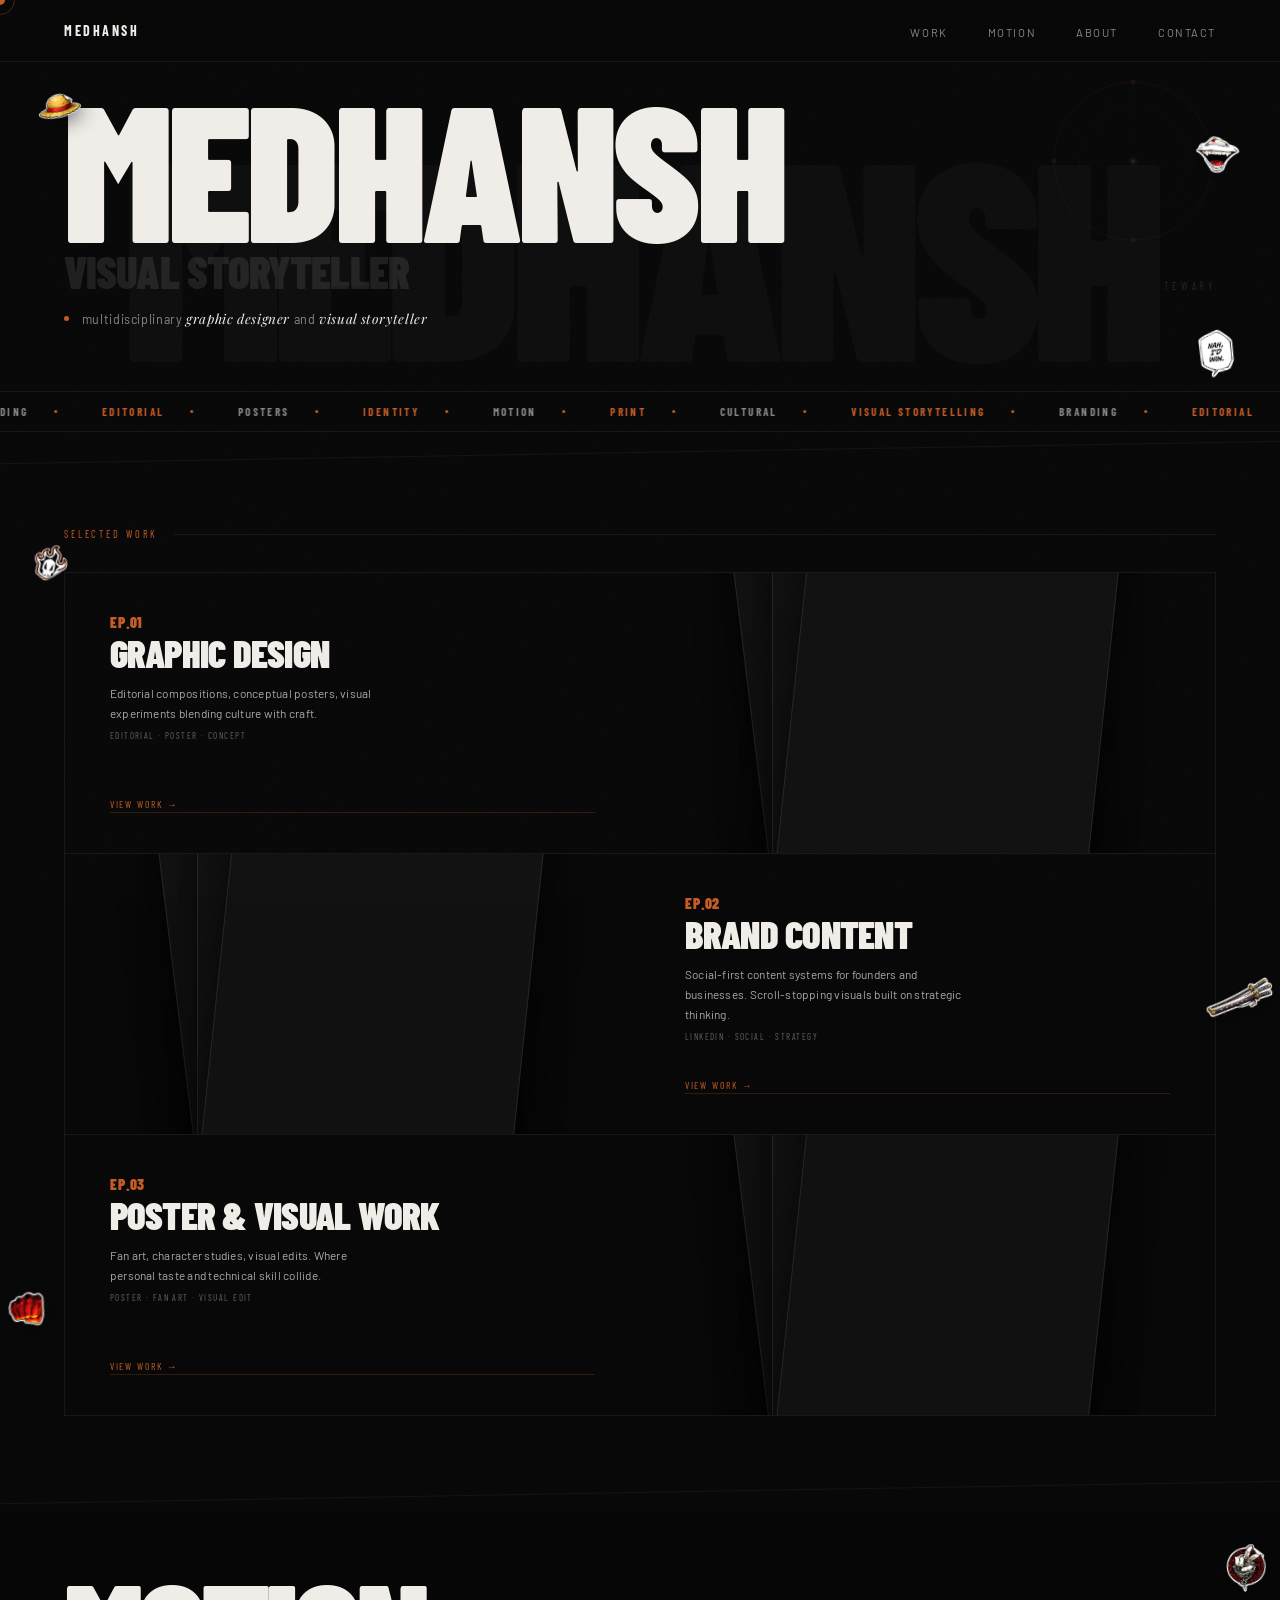
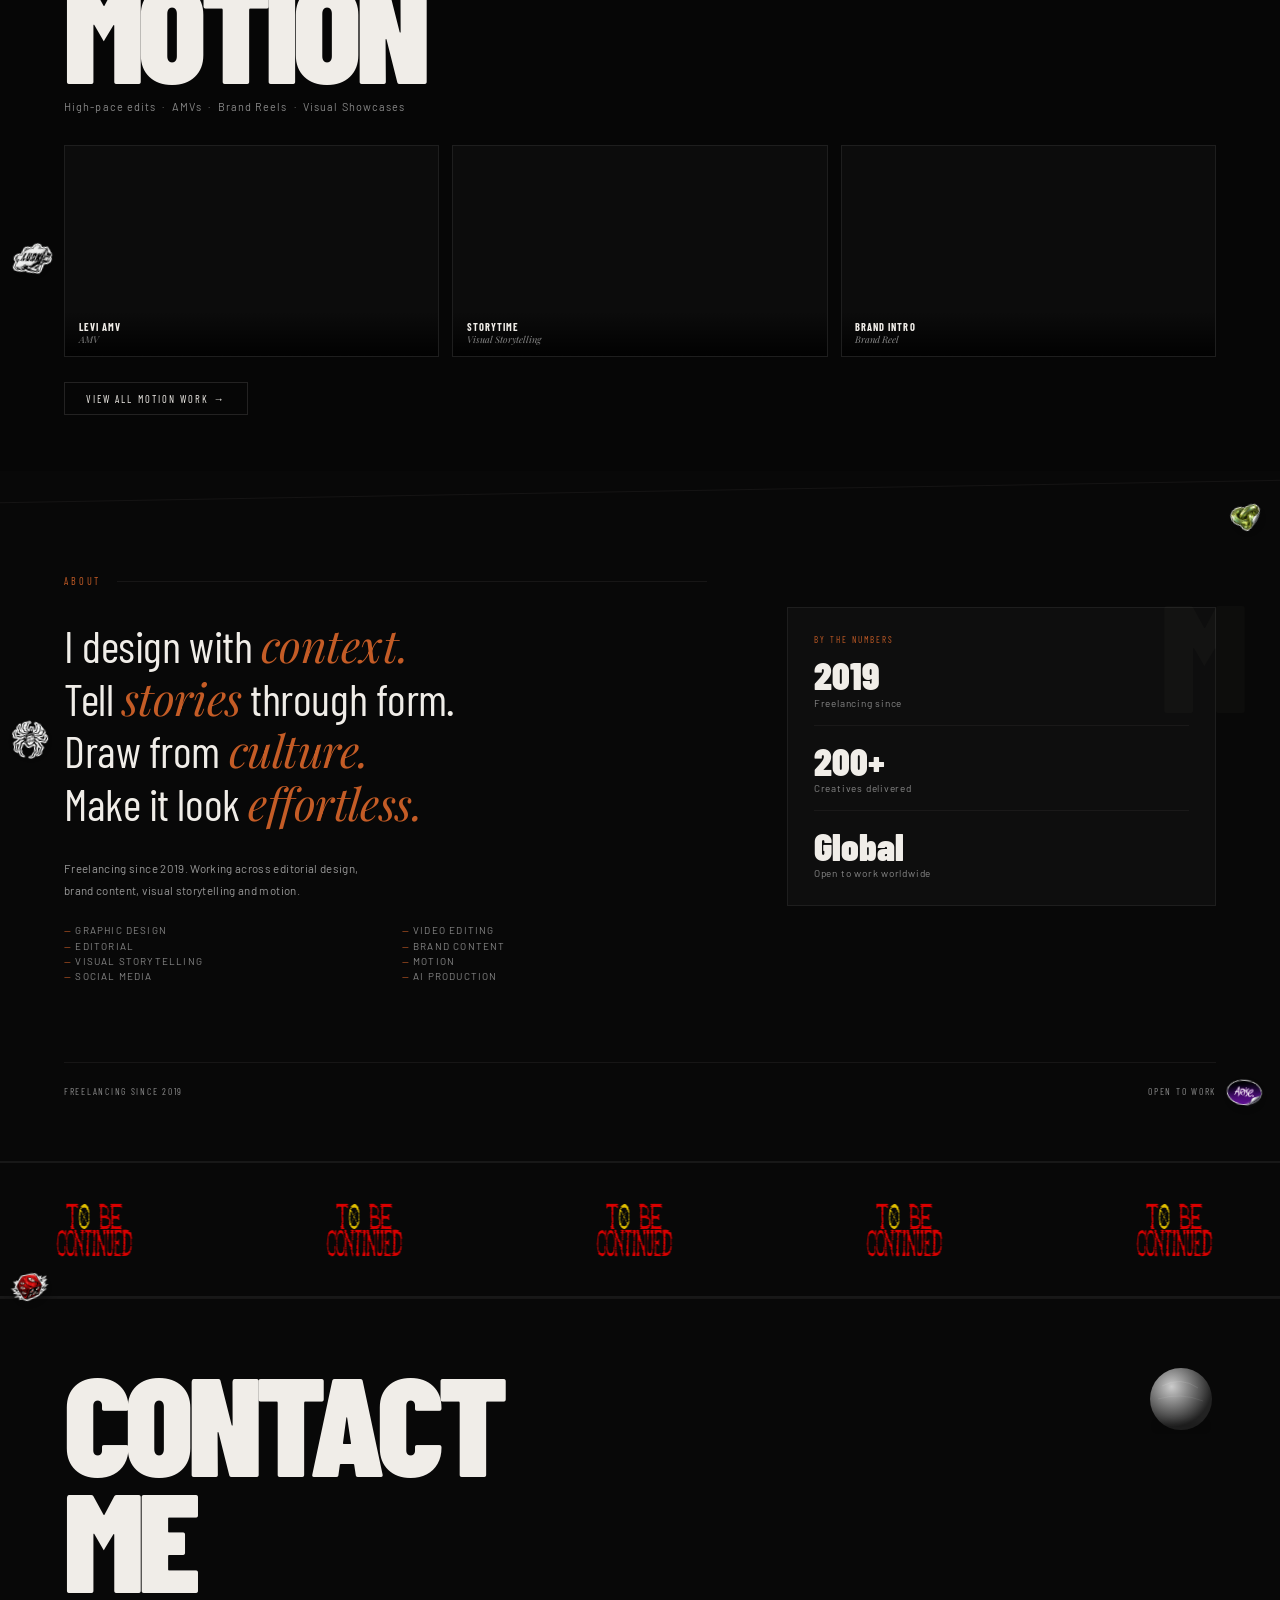
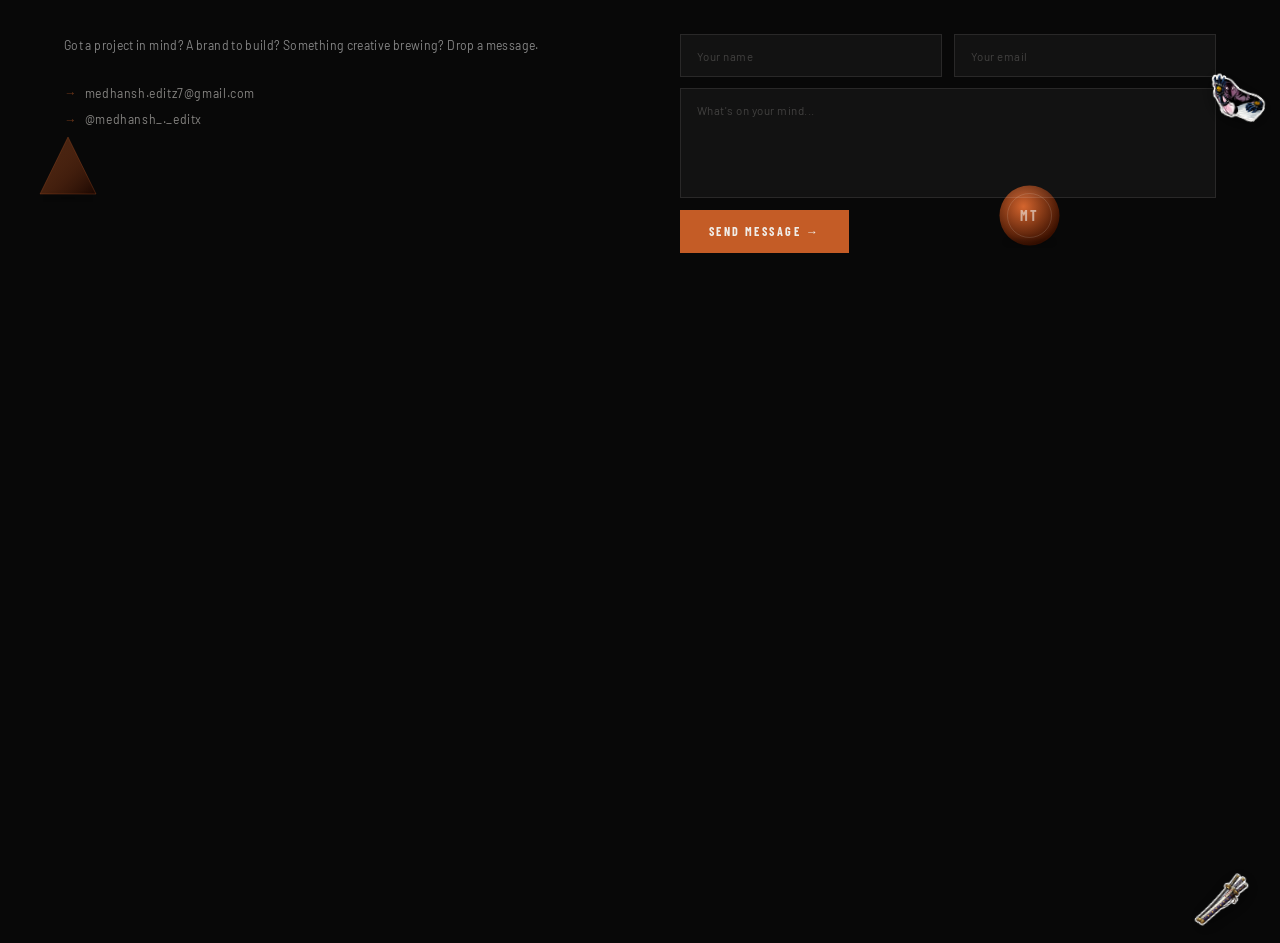
==== index.html @ b48cd02a "Rename medhansh_portfolio_v5 (8).html to index.html" ====
<!DOCTYPE html>
<html lang="en">
<head>
<meta charset="UTF-8">
<meta name="viewport" content="width=device-width,initial-scale=1.0">
<title>MEDHANSH — Multidisciplinary Designer</title>
<link href="https://fonts.googleapis.com/css2?family=Barlow+Condensed:wght@300;400;700;900&family=Playfair+Display:ital,wght@0,400;1,400&family=Barlow:wght@300;400&display=swap" rel="stylesheet">
<style>
*,*::before,*::after{box-sizing:border-box;margin:0;padding:0}
html,body{overflow-x:hidden;max-width:100%;width:100%}
html{scroll-behavior:smooth;background:#080808}
:root{--bg:#080808;--cream:#f0ede8;--orange:#c45c26;--gray:#888;--font-d:'Barlow Condensed',sans-serif;--font-b:'Barlow',sans-serif;--font-s:'Playfair Display',serif}
body{background:#080808;color:var(--cream);font-family:var(--font-b);font-weight:400;cursor:none;-webkit-tap-highlight-color:transparent;padding-bottom:0;margin-bottom:0}

/* GRAIN */
body::after{content:'';position:fixed;inset:0;pointer-events:none;z-index:900;opacity:.4;mix-blend-mode:overlay;background-image:url("data:image/svg+xml,%3Csvg viewBox='0 0 256 256' xmlns='http://www.w3.org/2000/svg'%3E%3Cfilter id='n'%3E%3CfeTurbulence type='fractalNoise' baseFrequency='0.9' numOctaves='4' stitchTiles='stitch'/%3E%3C/filter%3E%3Crect width='100%25' height='100%25' filter='url(%23n)' opacity='0.08'/%3E%3C/svg%3E")}

/* CURSOR */
.cur,.cur-r{position:fixed;pointer-events:none;transform:translate(-50%,-50%)}
.cur{width:10px;height:10px;background:var(--orange);border-radius:50%;z-index:9999;transition:width .15s,height .15s}
.cur-r{width:30px;height:30px;border:1px solid rgba(196,92,38,.35);border-radius:50%;z-index:9998}
@media(hover:none),screen and (max-width:900px){body{cursor:auto}.cur,.cur-r{display:none}}

/* STICKERS */
.stk{pointer-events:none;user-select:none;filter:drop-shadow(1px 3px 10px rgba(0,0,0,.65));transition:transform .12s ease-out;position:fixed;z-index:50}
.stk-abs{position:absolute;z-index:50}
@media(max-width:900px){.stk-ht{display:none!important}}
@media(max-width:600px){.stk-mob-off{display:none!important}}

/* NAV */
nav{position:fixed;top:0;left:0;right:0;display:flex;justify-content:space-between;align-items:center;padding:1.3rem 4rem;z-index:500;background:rgba(8,8,8,.92);backdrop-filter:blur(16px);border-bottom:1px solid rgba(240,237,232,.06)}
.n-logo{font-family:var(--font-d);font-weight:700;font-size:.88rem;letter-spacing:.18em;text-transform:uppercase;color:var(--cream);text-decoration:none}
.n-links{display:flex;gap:2.5rem;list-style:none}
.n-links a{color:var(--gray);font-size:.7rem;letter-spacing:.14em;text-transform:uppercase;text-decoration:none;transition:color .2s}
.n-links a:hover{color:var(--orange)}
.hbg{display:none;flex-direction:column;gap:5px;background:none;border:none;cursor:none;padding:0}
.hbg span{width:22px;height:1px;background:var(--cream);display:block}

/* NAV OVERLAY */
.nov{position:fixed;inset:0;background:var(--bg);z-index:600;display:flex;flex-direction:column;justify-content:center;padding:4rem;opacity:0;pointer-events:none;transition:opacity .4s}
.nov.open{opacity:1;pointer-events:all}
.nov-x{position:absolute;top:2rem;right:3rem;font-family:var(--font-d);font-size:.72rem;letter-spacing:.12em;color:var(--cream);background:none;border:none;cursor:none;text-transform:uppercase}
.nov ul{list-style:none}
.nov li{border-top:1px solid rgba(240,237,232,.07);display:flex;align-items:center;justify-content:space-between;padding:.65rem 0}
.nov a{font-family:var(--font-d);font-weight:900;font-size:clamp(2.5rem,8vw,5.5rem);text-transform:uppercase;color:var(--cream);text-decoration:none;line-height:1;transition:color .2s}
.nov a:hover{color:var(--orange)}
.nov .ep{font-size:.7rem;color:var(--orange);letter-spacing:.1em;font-family:var(--font-d)}
.nov-foot{margin-top:2rem;display:flex;gap:3rem;flex-wrap:wrap}
.nov-foot a{color:var(--gray);font-size:.72rem;letter-spacing:.06em;text-decoration:none;transition:color .2s}
.nov-foot a:hover{color:var(--cream)}

/* HERO — starts right below nav, no empty space */
#hero{display:block;padding:5.5rem 4rem 4rem;position:relative;overflow:hidden}
.hero-ghost{position:absolute;top:5rem;left:50%;transform:translateX(-50%);font-family:var(--font-d);font-weight:900;font-size:clamp(8rem,22vw,28rem);text-transform:uppercase;color:rgba(240,237,232,.022);letter-spacing:-.04em;white-space:nowrap;pointer-events:none;user-select:none}
.hero-wheel{position:absolute;right:5%;top:20%;width:clamp(120px,13vw,210px);opacity:.1;animation:wspin 28s linear infinite;pointer-events:none}
@keyframes wspin{to{transform:rotate(360deg)}}
.hero-name-wrap{position:relative;margin-bottom:1rem;z-index:2}
.hero-name{font-family:var(--font-d);font-weight:900;font-size:clamp(4.5rem,15vw,18rem);text-transform:uppercase;letter-spacing:-.03em;color:var(--cream);line-height:.82;opacity:0;transform:translateY(30px);transition:opacity .6s,transform .6s;display:block}
.hero-name.vis{opacity:1;transform:translateY(0)}
.hero-sub{font-family:var(--font-d);font-weight:900;font-size:clamp(1.2rem,3.5vw,4rem);text-transform:uppercase;letter-spacing:-.02em;color:rgba(240,237,232,.1);line-height:1;display:block;margin-top:.2rem}
.hero-tewary{font-family:var(--font-d);font-weight:300;font-size:clamp(.5rem,.85vw,.82rem);letter-spacing:.35em;text-transform:uppercase;color:rgba(240,237,232,.16);position:absolute;bottom:.1rem;right:0}
.hero-desc{display:flex;align-items:center;gap:.8rem;opacity:0;transform:translateY(8px);transition:opacity .6s .4s,transform .6s .4s;z-index:2;position:relative;margin-top:.8rem}
.hero-desc.vis{opacity:1;transform:translateY(0)}
.hero-desc::before{content:'';width:5px;height:5px;background:var(--orange);border-radius:50%;flex-shrink:0}
.hero-desc span{font-size:.78rem;letter-spacing:.05em;color:var(--gray)}
.hero-desc em{font-style:italic;font-family:var(--font-s);color:var(--cream);font-size:.84rem}

/* MARQUEE */
.mq{overflow:hidden;border-top:1px solid rgba(240,237,232,.06);border-bottom:1px solid rgba(240,237,232,.06);padding:.8rem 0}
.mq-inner{display:flex;width:max-content;will-change:transform}
.mq-set{display:flex;flex-shrink:0}
.mq-i{display:flex;align-items:center;gap:1.6rem;padding:0 1.4rem;white-space:nowrap}
.mq-i span{font-family:var(--font-d);font-weight:700;font-size:.68rem;letter-spacing:.22em;text-transform:uppercase;color:var(--gray)}
.mq-i .ac{color:var(--orange)}
.mq-d{width:3px;height:3px;background:var(--orange);border-radius:50%}

.diag{width:100%;height:40px;position:relative;overflow:hidden;pointer-events:none}
.diag::before{content:'';position:absolute;top:50%;left:-5%;right:-5%;height:1px;background:rgba(240,237,232,.05);transform:rotate(-1deg)}
.sl{font-family:var(--font-d);font-size:.64rem;letter-spacing:.28em;text-transform:uppercase;color:var(--orange);margin-bottom:2rem;display:flex;align-items:center;gap:1rem}
.sl::after{content:'';flex:1;height:1px;background:rgba(240,237,232,.06)}

/* WORK */
#work{padding:3.5rem 4rem}
.wg{display:flex;flex-direction:column;border:1px solid rgba(240,237,232,.07)}
.epc{position:relative;display:grid;grid-template-columns:1fr 1fr;border-bottom:1px solid rgba(240,237,232,.07);cursor:none;transition:background .3s;min-height:280px}
.epc:last-child{border-bottom:none}
.epc:nth-child(even){direction:rtl}
.epc:nth-child(even)>*{direction:ltr}
.epc:hover{background:rgba(255,255,255,.016)}
.ep-info{padding:2.5rem 2.8rem;display:flex;flex-direction:column;justify-content:space-between}
.ep-num{font-family:var(--font-d);font-weight:900;font-size:.95rem;color:var(--orange);letter-spacing:.06em;margin-bottom:.3rem}
.ep-title{font-family:var(--font-d);font-weight:900;font-size:clamp(1.7rem,3vw,2.6rem);text-transform:uppercase;letter-spacing:-.02em;line-height:.9;color:var(--cream);margin-bottom:.8rem}
.ep-desc{font-size:.74rem;color:#aaa;line-height:1.7;letter-spacing:.02em;max-width:280px}
.ep-tag{font-family:var(--font-d);font-size:.56rem;letter-spacing:.16em;text-transform:uppercase;color:var(--gray);margin-top:.4rem;opacity:.7}
.ep-cta{margin-top:1.4rem;display:inline-flex;align-items:center;gap:.5rem;font-family:var(--font-d);font-size:.62rem;letter-spacing:.18em;text-transform:uppercase;color:var(--orange);border-bottom:1px solid rgba(196,92,38,.22);padding-bottom:.1rem;transition:gap .2s}
.epc:hover .ep-cta{gap:.9rem}
.ep-vis{position:relative;overflow:hidden;min-height:280px}
.ep-stk{position:absolute;inset:0;display:flex;align-items:center;justify-content:center}
.ep-img{position:absolute;width:54%;aspect-ratio:4/5;object-fit:cover;object-position:center;border:1.5px solid rgba(240,237,232,.1);box-shadow:0 10px 40px rgba(0,0,0,.65);transition:transform .5s cubic-bezier(.25,.46,.45,.94);background:#111}
.ep-img:nth-child(1){transform:rotate(-7deg) translate(-20px,10px);z-index:1}
.ep-img:nth-child(2){transform:rotate(0deg);z-index:2}
.ep-img:nth-child(3){transform:rotate(6deg) translate(20px,-10px);z-index:3}
.epc:hover .ep-img:nth-child(1){transform:rotate(-13deg) translate(-36px,15px)}
.epc:hover .ep-img:nth-child(3){transform:rotate(12deg) translate(36px,-15px)}

/* MOTION */
#motion{padding:3.5rem 4rem;background:rgba(0,0,0,.3)}
.mot-big{font-family:var(--font-d);font-weight:900;font-size:clamp(3.5rem,11vw,10rem);text-transform:uppercase;letter-spacing:-.04em;line-height:.85;color:var(--cream);display:inline-block;position:relative}
.mot-big::after{content:'';position:absolute;bottom:-2px;left:0;width:100%;height:2px;background:var(--orange);transform:scaleX(0);transition:transform .5s;transform-origin:left}
#motion:hover .mot-big::after{transform:scaleX(1)}
.mot-sub{font-size:.68rem;color:var(--gray);letter-spacing:.1em;margin:.8rem 0 2rem}
.mot-grid{display:grid;grid-template-columns:repeat(3,1fr);gap:.8rem}

/* VIDEO CARDS — YouTube iframe approach */
.mc{position:relative;overflow:hidden;aspect-ratio:16/9;background:#0c0c0c;border:1px solid rgba(240,237,232,.08);transition:border-color .3s}
.mc:hover{border-color:rgba(196,92,38,.3)}
.mc iframe{position:absolute;inset:0;width:100%;height:100%;border:none;pointer-events:none}
.mc-overlay{position:absolute;inset:0;z-index:2;cursor:pointer;display:flex;align-items:center;justify-content:center;background:rgba(0,0,0,0);transition:background .3s}
.mc-overlay:hover{background:rgba(0,0,0,.2)}
.mc-play-icon{width:44px;height:44px;background:var(--orange);clip-path:polygon(18% 0%,100% 50%,18% 100%);opacity:0;transition:opacity .3s;pointer-events:none}
.mc-overlay:hover .mc-play-icon{opacity:1}
.mc-info{position:absolute;bottom:0;left:0;right:0;padding:.65rem .85rem;background:linear-gradient(transparent,rgba(0,0,0,.9));z-index:3;pointer-events:none}
.mc-title{font-family:var(--font-d);font-size:.65rem;font-weight:700;letter-spacing:.1em;text-transform:uppercase;color:var(--cream)}
.mc-type{font-size:.58rem;color:var(--gray);font-style:italic;font-family:var(--font-s)}
.mot-va{display:inline-flex;align-items:center;gap:.6rem;margin-top:1.6rem;font-family:var(--font-d);font-size:.65rem;letter-spacing:.2em;text-transform:uppercase;color:var(--cream);border:1px solid rgba(240,237,232,.12);padding:.6rem 1.3rem;text-decoration:none;transition:border-color .3s,color .3s}
.mot-va:hover{border-color:var(--orange);color:var(--orange)}

/* ABOUT */
#about{padding:4rem;display:grid;grid-template-columns:1.2fr .8fr;gap:5rem;align-items:start}
.ab-copy{font-family:var(--font-d);font-size:clamp(1.7rem,3.5vw,2.8rem);font-weight:400;line-height:1.15;letter-spacing:-.01em;margin-bottom:1.8rem}
.ab-copy em{font-family:var(--font-s);font-style:italic;color:var(--orange)}
.ab-meta{font-size:.72rem;color:#999;line-height:1.9;letter-spacing:.03em;margin-bottom:1.4rem}
.ab-skills{display:grid;grid-template-columns:1fr 1fr;gap:.2rem 2rem;font-size:.62rem;letter-spacing:.12em;text-transform:uppercase;color:var(--gray)}
.ab-skills span::before{content:'— ';color:var(--orange)}
.ab-right{position:relative;padding-top:2rem}
.ab-big{font-family:var(--font-d);font-weight:900;font-size:clamp(5rem,12vw,12rem);text-transform:uppercase;color:rgba(240,237,232,.025);line-height:1;position:absolute;top:0;right:-2rem;pointer-events:none}
.ab-card{background:rgba(255,255,255,.025);border:1px solid rgba(240,237,232,.07);padding:1.6rem}
.ab-card-lbl{font-family:var(--font-d);font-size:.56rem;letter-spacing:.22em;text-transform:uppercase;color:var(--orange);margin-bottom:.7rem}
.ab-stat{font-family:var(--font-d);font-weight:900;font-size:2.4rem;line-height:1;color:var(--cream);margin-bottom:.12rem}
.ab-stat-sub{font-size:.62rem;color:var(--gray);letter-spacing:.08em}
.ab-div{height:1px;background:rgba(240,237,232,.05);margin:1rem 0}
.ab-strip{grid-column:1/-1;border-top:1px solid rgba(240,237,232,.06);padding-top:1.4rem;display:flex;justify-content:space-between;font-family:var(--font-d);font-size:.6rem;letter-spacing:.18em;text-transform:uppercase;color:var(--gray)}

/* TBC BAND */
.tbc-band{overflow:hidden;border-top:2px solid rgba(240,237,232,.07);border-bottom:2px solid rgba(240,237,232,.07);padding:.8rem 0;background:var(--bg)}
.tbc-inner{display:flex;width:max-content;will-change:transform}
.tbc-set{display:flex;flex-shrink:0;align-items:center}
.tbc-item{flex-shrink:0;padding:.6rem 5rem;display:flex;align-items:center}
.tbc-item img{height:clamp(55px,7vw,88px);display:block;object-fit:contain;opacity:.92}

/* CONTACT */
#contact{padding:4rem;border-top:1px solid rgba(240,237,232,.06);position:relative;overflow:hidden;background:var(--bg);color:var(--cream);margin-bottom:0}
.ctitle{font-family:var(--font-d);font-weight:900;font-size:clamp(3.5rem,11vw,11rem);text-transform:uppercase;letter-spacing:-.04em;line-height:.82;margin-bottom:2.5rem;position:relative;z-index:2}
.cgrid{display:grid;grid-template-columns:1fr 1fr;gap:5rem;align-items:start;position:relative;z-index:2}
.cinfo p{font-size:.76rem;line-height:1.85;letter-spacing:.03em;margin-bottom:1.8rem;color:var(--gray)}
.cdirect{display:flex;flex-direction:column;gap:.7rem}
.cdirect a{font-size:.76rem;letter-spacing:.05em;text-decoration:none;color:var(--cream);opacity:.55;transition:opacity .2s;display:flex;align-items:center;gap:.5rem}
.cdirect a::before{content:'→';font-family:var(--font-d);color:var(--orange)}
.cdirect a:hover{opacity:1}
.cf{display:flex;flex-direction:column;gap:.7rem}
.cf input,.cf textarea{background:rgba(255,255,255,.04);border:1px solid rgba(240,237,232,.1);color:var(--cream);font-family:var(--font-b);font-size:.78rem;padding:.85rem 1rem;letter-spacing:.04em;outline:none;transition:border-color .2s;resize:none;width:100%}
.cf input::placeholder,.cf textarea::placeholder{color:rgba(240,237,232,.22);font-size:.72rem}
.cf input:focus,.cf textarea:focus{border-color:rgba(196,92,38,.5)}
.cf textarea{min-height:110px}
.cf-row{display:grid;grid-template-columns:1fr 1fr;gap:.7rem}
.cf-btn{background:var(--orange);color:#f0ede8;border:none;font-family:var(--font-d);font-weight:700;font-size:.76rem;letter-spacing:.2em;text-transform:uppercase;padding:.9rem 1.8rem;cursor:pointer;transition:opacity .2s;align-self:flex-start}
.cf-btn:hover{opacity:.82}
.cf-status{font-size:.7rem;letter-spacing:.06em;color:var(--orange);min-height:1rem;margin-top:.2rem}
.fw{position:absolute;inset:0;pointer-events:none;overflow:hidden;z-index:1}
.fe{position:absolute;animation:fbob 4s ease-in-out infinite}
.fe:nth-child(2){animation-delay:-1.8s;animation-duration:5.5s}
.fe:nth-child(3){animation-delay:-3.2s;animation-duration:6.5s}
@keyframes fbob{0%,100%{transform:translateY(0) rotate(0deg)}50%{transform:translateY(-15px) rotate(4deg)}}

/* SUBPAGES */
.sub{position:fixed;inset:0;background:var(--bg);z-index:800;overflow-y:auto;opacity:0;pointer-events:none;transition:opacity .35s;visibility:hidden}
.sub.open{opacity:1;pointer-events:all;visibility:visible}
.sub-back{position:fixed;top:1.3rem;left:4rem;font-family:var(--font-d);font-size:.64rem;letter-spacing:.15em;text-transform:uppercase;color:var(--gray);background:none;border:none;cursor:pointer;transition:color .2s;z-index:810}
.sub-back:hover{color:var(--orange)}
.sub-hdr{padding:5rem 4rem 2rem;border-bottom:1px solid rgba(240,237,232,.07)}
.sub-ep{font-family:var(--font-d);font-size:.68rem;color:var(--orange);letter-spacing:.15em;margin-bottom:.3rem}
.sub-title{font-family:var(--font-d);font-weight:900;font-size:clamp(2.5rem,7vw,7.5rem);text-transform:uppercase;letter-spacing:-.04em;line-height:.85}
.sub-grid{padding:2rem 4rem 5rem;columns:3 240px;gap:.7rem}
.si{break-inside:avoid;margin-bottom:.7rem;overflow:hidden;border:1px solid rgba(240,237,232,.06);transition:border-color .3s;cursor:pointer;position:relative;background:#0d0d0d}
.si:hover{border-color:rgba(196,92,38,.25)}
.si img{width:100%;display:block;transition:transform .4s;object-fit:cover;min-height:120px;background:#111}
.si:hover img{transform:scale(1.03)}
.si-cap{position:absolute;bottom:0;left:0;right:0;padding:.45rem .65rem;background:linear-gradient(transparent,rgba(0,0,0,.82));font-family:var(--font-d);font-size:.58rem;letter-spacing:.1em;text-transform:uppercase;color:var(--cream);opacity:0;transition:opacity .3s}
.si:hover .si-cap{opacity:1}

/* REVEAL */
.rev{opacity:0;transform:translateY(24px);transition:opacity .7s ease,transform .7s ease}
.rev.vis{opacity:1;transform:translateY(0)}
.rd1{transition-delay:.1s}.rd2{transition-delay:.2s}.rd3{transition-delay:.3s}

/* RESPONSIVE */
@media(max-width:1024px){
  nav{padding:1.2rem 2rem}
  #hero{padding:5rem 2rem 3rem}
  #work,#motion,#about,#contact{padding-left:2rem;padding-right:2rem}
  .sub-hdr,.sub-grid{padding-left:2rem;padding-right:2rem}
  .sub-back{left:2rem}
  #about{grid-template-columns:1fr;gap:3rem}
  .ab-strip{grid-column:1}.ab-big{display:none}
  .cgrid{grid-template-columns:1fr}
}
@media(max-width:900px){
  .n-links{display:none}.hbg{display:flex}
  .epc,.epc:nth-child(even){grid-template-columns:1fr;direction:ltr}
  .epc:nth-child(even)>*{direction:ltr}
  .ep-vis{min-height:220px}
  .mot-grid{grid-template-columns:1fr 1fr}
  .sub-grid{columns:2 180px}
}
@media(max-width:600px){
  nav{padding:1rem 1.2rem}
  #hero{padding:4.8rem 1.2rem 3rem}
  .hero-ghost,.hero-wheel{display:none}
  #work,#motion,#about,#contact{padding-left:1.2rem;padding-right:1.2rem}
  .mot-grid{grid-template-columns:1fr}
  .ctitle{font-size:clamp(2.8rem,16vw,7rem)}
  .cgrid{grid-template-columns:1fr}
  .sub-grid{columns:1}
  .sub-hdr,.sub-grid{padding-left:1.2rem;padding-right:1.2rem}
  .sub-back{left:1.2rem}
  .cf-row{grid-template-columns:1fr}
  .ab-strip{flex-direction:column;gap:.6rem}
  .tbc-item{padding:.6rem 2.5rem}
  .epc{min-height:auto}
  .ep-vis{min-height:250px}
}

@media(max-width:600px){
  .ep-desc{font-size:1.08rem!important}
  .ab-meta{font-size:1.05rem!important;line-height:1.8}
  .ab-skills span{font-size:.9rem!important}
  .cinfo p{font-size:1.08rem!important}
  .hero-desc span{font-size:1.02rem!important}
  .mot-sub{font-size:.98rem!important}
  .ep-tag{font-size:.8rem!important}
  .mc-title{font-size:.9rem!important}
  .mc-type{font-size:.8rem!important}
  .ab-stat-sub{font-size:.86rem!important}
  .mq-i span{font-size:.88rem!important}
  .cf input,.cf textarea{font-size:.95rem!important}
  .cf input::placeholder,.cf textarea::placeholder{font-size:.9rem!important}
  .sl{font-size:.78rem!important}
  .ep-cta{font-size:.8rem!important}
  .mot-va{font-size:.82rem!important}
  .nov-foot a{font-size:.88rem!important}
  .cdirect a{font-size:.92rem!important}
  .sub-ep{font-size:.82rem!important}
}
</style>
</head>
<body>

<!-- FIXED STICKERS — hero area (desktop+tablet) -->
<img class="stk stk-ht stk-mob-off" src="[data-uri]" style="top:9vh;left:2.5%;transform:rotate(-14deg);width:55px" alt="">
<img class="stk stk-ht stk-mob-off" src="[data-uri]" style="top:13vh;right:3%;transform:rotate(9deg);width:50px" alt="">
<img class="stk stk-ht stk-mob-off" src="[data-uri]" style="top:36vh;right:2.5%;transform:rotate(-6deg);width:62px" alt="">
<img class="stk stk-mob-off" src="[data-uri]" style="top:60vh;left:2%;transform:rotate(16deg);width:48px" alt="">
<!-- MOBILE-VISIBLE FIXED STICKERS (small, corners only) -->
<img class="stk" src="[data-uri]" style="top:8vh;right:2%;transform:rotate(10deg);width:38px;display:none" id="mob-stk1" alt="">
<img class="stk" src="[data-uri]" style="top:50vh;left:1.5%;transform:rotate(-8deg);width:34px;display:none" id="mob-stk2" alt="">

<!-- ABSOLUTE STICKERS across page -->
<img class="stk-abs stk-ht stk-mob-off" src="[data-uri]" style="top:calc(100vh + 4rem);right:0.5%;transform:rotate(7deg);width:72px;filter:drop-shadow(1px 3px 10px rgba(0,0,0,.6));pointer-events:none;user-select:none" alt="">
<img class="stk-abs stk-ht stk-mob-off" src="[data-uri]" style="top:calc(100vh + 24rem);left:0%;transform:rotate(-11deg);width:52px;filter:drop-shadow(1px 3px 10px rgba(0,0,0,.6));pointer-events:none;user-select:none" alt="">
<img class="stk-abs stk-ht stk-mob-off" src="[data-uri]" style="top:calc(100vh + 40rem);right:0.5%;transform:rotate(-5deg);width:58px;filter:drop-shadow(1px 3px 10px rgba(0,0,0,.6));pointer-events:none;user-select:none" alt="">
<img class="stk-abs stk-ht stk-mob-off" src="[data-uri]" style="top:calc(100vh + 58rem);left:0.5%;transform:rotate(18deg);width:48px;filter:drop-shadow(1px 3px 10px rgba(0,0,0,.6));pointer-events:none;user-select:none" alt="">
<img class="stk-abs stk-ht stk-mob-off" src="[data-uri]" style="top:calc(100vh + 74rem);right:1%;transform:rotate(-17deg);width:44px;filter:drop-shadow(1px 3px 10px rgba(0,0,0,.6));pointer-events:none;user-select:none" alt="">
<img class="stk-abs stk-ht stk-mob-off" src="[data-uri]" style="top:calc(100vh + 88rem);left:0.5%;transform:rotate(10deg);width:46px;filter:drop-shadow(1px 3px 10px rgba(0,0,0,.6));pointer-events:none;user-select:none" alt="">
<img class="stk-abs stk-ht stk-mob-off" src="[data-uri]" style="top:calc(100vh + 110rem);right:1%;transform:rotate(6deg);width:46px;filter:drop-shadow(1px 3px 10px rgba(0,0,0,.6));pointer-events:none;user-select:none" alt="">
<img class="stk-abs stk-ht stk-mob-off" src="[data-uri]" style="top:calc(100vh + 122rem);left:0.5%;transform:rotate(-10deg);width:50px;filter:drop-shadow(1px 3px 10px rgba(0,0,0,.6));pointer-events:none;user-select:none" alt="">
<img class="stk-abs stk-ht stk-mob-off" src="[data-uri]" style="top:calc(100vh + 148rem);right:0.8%;transform:rotate(-5deg);width:62px;filter:drop-shadow(1px 3px 10px rgba(0,0,0,.6));pointer-events:none;user-select:none" alt="">
<img class="stk-abs stk-mob-off" src="[data-uri]" style="top:calc(100vh + 198rem);right:2%;transform:rotate(-13deg);width:68px;filter:drop-shadow(1px 3px 10px rgba(0,0,0,.6));pointer-events:none;user-select:none" alt="">
<!-- MOBILE ABSOLUTE STICKERS — subtle, 2 only -->
<img class="stk-abs" src="[data-uri]" style="top:calc(100vh + 30rem);right:0.5%;transform:rotate(-9deg);width:36px;filter:drop-shadow(1px 3px 8px rgba(0,0,0,.6));pointer-events:none;user-select:none;display:none" id="mob-stk3" alt="">
<img class="stk-abs" src="[data-uri]" style="top:calc(100vh + 80rem);left:0.5%;transform:rotate(12deg);width:32px;filter:drop-shadow(1px 3px 8px rgba(0,0,0,.6));pointer-events:none;user-select:none;display:none" id="mob-stk4" alt="">

<div class="cur" id="cur"></div>
<div class="cur-r" id="curR"></div>

<!-- NAV OVERLAY -->
<div class="nov" id="nov">
  <button class="nov-x" id="novX">✕ CLOSE</button>
  <ul>
    <li><a href="#work">WORK</a><span class="ep">EP.01</span></li>
    <li><a href="#motion" style="color:var(--orange)">MOTION</a><span class="ep">EP.02</span></li>
    <li><a href="#about">ABOUT</a><span class="ep">EP.03</span></li>
    <li><a href="#contact">CONTACT</a><span class="ep">EP.04</span></li>
  </ul>
  <div class="nov-foot">
    <a href="mailto:medhansh.editz7@gmail.com">medhansh.editz7@gmail.com</a>
    <a href="https://instagram.com/medhansh_._editx" target="_blank">@medhansh_._editx</a>
  </div>
</div>

<!-- NAV -->
<nav>
  <a class="n-logo" href="#hero">MEDHANSH</a>
  <ul class="n-links">
    <li><a href="#work">Work</a></li>
    <li><a href="#motion">Motion</a></li>
    <li><a href="#about">About</a></li>
    <li><a href="#contact">Contact</a></li>
  </ul>
  <button class="hbg" id="hbg"><span></span><span></span><span></span></button>
</nav>

<!-- HERO -->
<section id="hero">
  <div class="hero-ghost">MEDHANSH</div>
  <svg class="hero-wheel" viewBox="0 0 200 200" fill="none">
    <circle cx="100" cy="100" r="95" stroke="rgba(196,92,38,.8)" stroke-width="1"/>
    <circle cx="100" cy="100" r="65" stroke="rgba(196,92,38,.5)" stroke-width=".7"/>
    <circle cx="100" cy="100" r="35" stroke="rgba(196,92,38,.3)" stroke-width=".5"/>
    <line x1="100" y1="5" x2="100" y2="195" stroke="rgba(196,92,38,.35)" stroke-width=".6"/>
    <line x1="5" y1="100" x2="195" y2="100" stroke="rgba(196,92,38,.35)" stroke-width=".6"/>
    <line x1="29" y1="29" x2="171" y2="171" stroke="rgba(196,92,38,.25)" stroke-width=".5"/>
    <line x1="171" y1="29" x2="29" y2="171" stroke="rgba(196,92,38,.25)" stroke-width=".5"/>
    <circle cx="100" cy="5" r="3" fill="#c45c26"/><circle cx="100" cy="195" r="3" fill="#c45c26"/>
    <circle cx="5" cy="100" r="3" fill="#c45c26"/><circle cx="195" cy="100" r="3" fill="#c45c26"/>
    <circle cx="100" cy="100" r="6" fill="#c45c26" opacity=".5"/>
    <circle cx="100" cy="100" r="2.5" fill="#f0ede8"/>
  </svg>
  <div class="hero-name-wrap">
    <span class="hero-name" id="heroName">MEDHANSH</span>
    <span class="hero-sub">Visual Storyteller</span>
    <span class="hero-tewary">tewary</span>
  </div>
  <div class="hero-desc" id="heroDesc">
    <span>multidisciplinary <em>graphic designer</em> and <em>visual storyteller</em></span>
  </div>
</section>

<!-- MARQUEE -->
<div class="mq"><div class="mq-inner" id="mqInner"><div class="mq-set" id="mqSet"><div class="mq-i"><span>Branding</span><div class="mq-d"></div></div><div class="mq-i"><span class="ac">Editorial</span><div class="mq-d"></div></div><div class="mq-i"><span>Posters</span><div class="mq-d"></div></div><div class="mq-i"><span class="ac">Identity</span><div class="mq-d"></div></div><div class="mq-i"><span>Motion</span><div class="mq-d"></div></div><div class="mq-i"><span class="ac">Print</span><div class="mq-d"></div></div><div class="mq-i"><span>Cultural</span><div class="mq-d"></div></div><div class="mq-i"><span class="ac">Visual Storytelling</span><div class="mq-d"></div></div></div></div></div>
<div class="diag"></div>

<!-- WORK -->
<section id="work">
  <div class="sl rev">Selected Work</div>
  <div class="wg">
    <div class="epc rev" onclick="openSub('s1')">
      <div class="ep-info"><div>
        <div class="ep-num">EP.01</div>
        <div class="ep-title">Graphic Design</div>
        <p class="ep-desc">Editorial compositions, conceptual posters, visual experiments blending culture with craft.</p>
        <div class="ep-tag">Editorial · Poster · Concept</div>
      </div><span class="ep-cta">View Work →</span></div>
      <div class="ep-vis"><div class="ep-stk">
        <img class="ep-img" src="https://drive.google.com/thumbnail?id=1pwRmUrJB8PhgCxVf1dK2pUYdAIxoihKF&sz=w600" alt="">
        <img class="ep-img" src="https://drive.google.com/thumbnail?id=1rPqLtevWfXK2pflZ_WDiOBoNtpDUASOT&sz=w600" alt="">
        <img class="ep-img" src="https://drive.google.com/thumbnail?id=1dOBjAnMnm42tkl0PcjRO0ZrY8AuO6Ft-&sz=w600" alt="">
      </div></div>
    </div>
    <div class="epc rev rd1" onclick="openSub('s2')">
      <div class="ep-info"><div>
        <div class="ep-num">EP.02</div>
        <div class="ep-title">Brand Content</div>
        <p class="ep-desc">Social-first content systems for founders and businesses. Scroll-stopping visuals built on strategic thinking.</p>
        <div class="ep-tag">LinkedIn · Social · Strategy</div>
      </div><span class="ep-cta">View Work →</span></div>
      <div class="ep-vis"><div class="ep-stk">
        <img class="ep-img" src="https://drive.google.com/thumbnail?id=1wyaTOjfMXAT4hNXZiKLk3n_kl3ki0cCC&sz=w600" alt="">
        <img class="ep-img" src="https://drive.google.com/thumbnail?id=1vWjBZ9CIYfgjkpGd5eObfd2YHlC3d_iL&sz=w600" alt="">
        <img class="ep-img" src="https://drive.google.com/thumbnail?id=1s3nAEsUUAG_D9nbU9JsP6q3lbi9wM88y&sz=w600" alt="">
      </div></div>
    </div>
    <div class="epc rev rd2" onclick="openSub('s3')">
      <div class="ep-info"><div>
        <div class="ep-num">EP.03</div>
        <div class="ep-title">Poster & Visual Work</div>
        <p class="ep-desc">Fan art, character studies, visual edits. Where personal taste and technical skill collide.</p>
        <div class="ep-tag">Poster · Fan Art · Visual Edit</div>
      </div><span class="ep-cta">View Work →</span></div>
      <div class="ep-vis"><div class="ep-stk">
        <img class="ep-img" src="https://drive.google.com/thumbnail?id=1V9mEKYHXLB6NLbUC2XGFWu2DC1vbYt49&sz=w600" alt="">
        <img class="ep-img" src="https://drive.google.com/thumbnail?id=19uI2nLZyBEq42CX5k6qYGSOWaAt8qMn2&sz=w600" alt="">
        <img class="ep-img" src="https://drive.google.com/thumbnail?id=1rPqLtevWfXK2pflZ_WDiOBoNtpDUASOT&sz=w600" alt="">
      </div></div>
    </div>
  </div>
</section>
<div class="diag"></div>

<!-- MOTION -->
<section id="motion">
  <div class="rev"><div class="mot-big">MOTION</div></div>
  <p class="mot-sub rev">High-pace edits &nbsp;·&nbsp; AMVs &nbsp;·&nbsp; Brand Reels &nbsp;·&nbsp; Visual Showcases</p>
  <div class="mot-grid rev" id="motGrid">
    <div class="mc" id="mc0">
      <iframe id="yt0" src="" title="Levi AMV" allow="autoplay; encrypted-media" allowfullscreen loading="lazy"></iframe>
      <div class="mc-overlay" onclick="openVideo('https://www.youtube.com/watch?v=5LyXYPwoi4c')">
        <div class="mc-play-icon"></div>
      </div>
      <div class="mc-info"><div class="mc-title">Levi AMV</div><div class="mc-type">AMV</div></div>
    </div>
    <div class="mc" id="mc1">
      <iframe id="yt1" src="" title="Storytime" allow="autoplay; encrypted-media" allowfullscreen loading="lazy"></iframe>
      <div class="mc-overlay" onclick="openVideo('https://www.youtube.com/watch?v=0C_xU065F44')">
        <div class="mc-play-icon"></div>
      </div>
      <div class="mc-info"><div class="mc-title">Storytime</div><div class="mc-type">Visual Storytelling</div></div>
    </div>
    <div class="mc" id="mc2">
      <iframe id="yt2" src="" title="Brand Intro" allow="autoplay; encrypted-media" allowfullscreen loading="lazy"></iframe>
      <div class="mc-overlay" onclick="openVideo('https://www.youtube.com/shorts/s_S6YuLFFSw')">
        <div class="mc-play-icon"></div>
      </div>
      <div class="mc-info"><div class="mc-title">Brand Intro</div><div class="mc-type">Brand Reel</div></div>
    </div>
  </div>
  <a class="mot-va rev" href="https://drive.google.com/drive/folders/1Ci25y6cQ55A2cks81zNVQ758BdS7y1oF" target="_blank">View All Motion Work →</a>
</section>
<div class="diag"></div>

<!-- ABOUT -->
<section id="about">
  <div>
    <div class="sl rev">About</div>
    <p class="ab-copy rev">I design with <em>context.</em><br>Tell <em>stories</em> through form.<br>Draw from <em>culture.</em><br>Make it look <em>effortless.</em></p>
    <p class="ab-meta rev">Freelancing since 2019. Working across editorial design,<br>brand content, visual storytelling and motion.</p>
    <div class="ab-skills rev rd1">
      <span>Graphic Design</span><span>Video Editing</span>
      <span>Editorial</span><span>Brand Content</span>
      <span>Visual Storytelling</span><span>Motion</span>
      <span>Social Media</span><span>AI Production</span>
    </div>
  </div>
  <div class="ab-right rev rd2">
    <div class="ab-big">M</div>
    <div class="ab-card">
      <div class="ab-card-lbl">By the numbers</div>
      <div class="ab-stat">2019</div><div class="ab-stat-sub">Freelancing since</div>
      <div class="ab-div"></div>
      <div class="ab-stat">200+</div><div class="ab-stat-sub">Creatives delivered</div>
      <div class="ab-div"></div>
      <div class="ab-stat">Global</div><div class="ab-stat-sub">Open to work worldwide</div>
    </div>
  </div>
  <div class="ab-strip rev">
    <span>Freelancing since 2019</span>
    <span>Open to Work</span>
  </div>
</section>

<!-- TBC BAND -->
<div class="tbc-band"><div class="tbc-inner" id="tbcInner"><div class="tbc-set" id="tbcSet"><div class="tbc-item"><img src="[data-uri]" alt="To Be Continued"></div><div class="tbc-item"><img src="[data-uri]" alt="To Be Continued"></div><div class="tbc-item"><img src="[data-uri]" alt="To Be Continued"></div><div class="tbc-item"><img src="[data-uri]" alt="To Be Continued"></div><div class="tbc-item"><img src="[data-uri]" alt="To Be Continued"></div><div class="tbc-item"><img src="[data-uri]" alt="To Be Continued"></div></div></div></div>

<!-- CONTACT -->
<section id="contact">
  <div class="fw">
    <div class="fe" style="right:5%;top:10%">
      <svg width="70" height="70" viewBox="0 0 70 70" fill="none"><defs><radialGradient id="bg1" cx="35%" cy="30%" r="65%"><stop offset="0%" stop-color="#ccc"/><stop offset="60%" stop-color="#666"/><stop offset="100%" stop-color="#222"/></radialGradient></defs>
      <circle cx="35" cy="35" r="31" fill="url(#bg1)"/><path d="M16 22 Q35 12 52 24" stroke="rgba(255,255,255,.1)" stroke-width="1" fill="none"/><path d="M12 35 Q35 28 57 37" stroke="rgba(255,255,255,.07)" stroke-width="1" fill="none"/><ellipse cx="35" cy="62" rx="25" ry="4" fill="rgba(0,0,0,.2)" style="filter:blur(3px)"/></svg>
    </div>
    <div class="fe" style="left:3%;bottom:22%">
      <svg width="60" height="70" viewBox="0 0 60 70" fill="none"><defs><linearGradient id="pg1" x1="0" y1="0" x2="1" y2="1"><stop offset="0%" stop-color="#c45c26" stop-opacity=".28"/><stop offset="100%" stop-color="#1a0600" stop-opacity=".92"/></linearGradient></defs>
      <polygon points="30,5 58,62 2,62" fill="url(#pg1)" stroke="rgba(196,92,38,.28)" stroke-width="1"/><ellipse cx="30" cy="66" rx="22" ry="3.5" fill="rgba(0,0,0,.15)" style="filter:blur(2px)"/></svg>
    </div>
    <div class="fe" style="right:17%;bottom:15%">
      <svg width="65" height="65" viewBox="0 0 65 65" fill="none"><defs><radialGradient id="wg1" cx="40%" cy="35%" r="65%"><stop offset="0%" stop-color="#d4652e"/><stop offset="100%" stop-color="#3a1000"/></radialGradient></defs>
      <circle cx="32.5" cy="32.5" r="30" fill="url(#wg1)"/><circle cx="32.5" cy="32.5" r="22" fill="none" stroke="rgba(240,237,232,.18)" stroke-width=".8"/><text x="32.5" y="38" text-anchor="middle" font-family="Barlow Condensed" font-size="14" font-weight="700" fill="rgba(240,237,232,.6)" letter-spacing="2">MT</text><ellipse cx="32.5" cy="59" rx="24" ry="3.5" fill="rgba(0,0,0,.18)" style="filter:blur(2px)"/></svg>
    </div>
  </div>
  <div class="ctitle rev">CONTACT<br>ME</div>
  <div class="cgrid rev">
    <div class="cinfo">
      <p>Got a project in mind? A brand to build? Something creative brewing? Drop a message.</p>
      <div class="cdirect">
        <a href="mailto:medhansh.editz7@gmail.com">medhansh.editz7@gmail.com</a>
        <a href="https://instagram.com/medhansh_._editx" target="_blank">@medhansh_._editx</a>
      </div>
    </div>
    <form class="cf" id="cf" onsubmit="sendForm(event)">
      <div class="cf-row">
        <input type="text" id="cfn" placeholder="Your name" required autocomplete="name">
        <input type="email" id="cfe" placeholder="Your email" required autocomplete="email">
      </div>
      <textarea id="cfm" placeholder="What's on your mind..." required></textarea>
      <button type="submit" class="cf-btn" id="cfbtn">Send Message →</button>
      <div class="cf-status" id="cfs"></div>
    </form>
  </div>
</section>

<!-- EP SUBPAGES -->
<div class="sub" id="s1">
  <button class="sub-back" onclick="closeSub('s1')">← Back</button>
  <div class="sub-hdr"><div class="sub-ep">EP.01</div><div class="sub-title">Graphic Design</div></div>
  <div class="sub-grid"><div class="si"><img src="https://drive.google.com/thumbnail?id=1pwRmUrJB8PhgCxVf1dK2pUYdAIxoihKF&sz=w600" alt="Spotify Editorial" loading="lazy"><div class="si-cap">Spotify Editorial</div></div>
<div class="si"><img src="https://drive.google.com/thumbnail?id=1rPqLtevWfXK2pflZ_WDiOBoNtpDUASOT&sz=w600" alt="Spider-Man 2099" loading="lazy"><div class="si-cap">Spider-Man 2099</div></div>
<div class="si"><img src="https://drive.google.com/thumbnail?id=1dOBjAnMnm42tkl0PcjRO0ZrY8AuO6Ft-&sz=w600" alt="Duolingo Brutalism" loading="lazy"><div class="si-cap">Duolingo Brutalism</div></div>
<div class="si"><img src="https://drive.google.com/thumbnail?id=10HeBLxR0kDIKx7P26lQajWQv7dzKo3H7&sz=w600" alt="This Is Love" loading="lazy"><div class="si-cap">This Is Love</div></div>
<div class="si"><img src="https://drive.google.com/thumbnail?id=12UYiyrKRp69VQO3jW8CcBRgrcZ7_kJff&sz=w600" alt="Shoes" loading="lazy"><div class="si-cap">Shoes</div></div>
<div class="si"><img src="https://drive.google.com/thumbnail?id=1G6kBMy698VIkEfnXdOJKpL3w-MesDiyi&sz=w600" alt="Abstract" loading="lazy"><div class="si-cap">Abstract</div></div></div>
</div>
<div class="sub" id="s2">
  <button class="sub-back" onclick="closeSub('s2')">← Back</button>
  <div class="sub-hdr"><div class="sub-ep">EP.02</div><div class="sub-title">Brand Content</div></div>
  <div class="sub-grid"><div class="si"><img src="https://drive.google.com/thumbnail?id=1wyaTOjfMXAT4hNXZiKLk3n_kl3ki0cCC&sz=w600" alt="Prada x Kolhapuri" loading="lazy"><div class="si-cap">Prada x Kolhapuri</div></div>
<div class="si"><img src="https://drive.google.com/thumbnail?id=1vWjBZ9CIYfgjkpGd5eObfd2YHlC3d_iL&sz=w600" alt="Biggest Killer of Startups" loading="lazy"><div class="si-cap">Biggest Killer of Startups</div></div>
<div class="si"><img src="https://drive.google.com/thumbnail?id=1s3nAEsUUAG_D9nbU9JsP6q3lbi9wM88y&sz=w600" alt="Success" loading="lazy"><div class="si-cap">Success</div></div>
<div class="si"><img src="https://drive.google.com/thumbnail?id=1pk3MFCfb-8l53tQUH8jOS9QBg_Ru7AWC&sz=w600" alt="Hotels Revenue" loading="lazy"><div class="si-cap">Hotels Revenue</div></div>
<div class="si"><img src="https://drive.google.com/thumbnail?id=1Dj32r8xW8F25t3z0kdtEIEVRo3gk48jw&sz=w600" alt="Don't Burn Out" loading="lazy"><div class="si-cap">Don't Burn Out</div></div>
<div class="si"><img src="https://drive.google.com/thumbnail?id=1ifUlFzBn-gFxe3ZTVQPOYyAPkHlbQHpi&sz=w600" alt="Holiday Season" loading="lazy"><div class="si-cap">Holiday Season</div></div>
<div class="si"><img src="https://drive.google.com/thumbnail?id=1KQ-iQVpiPr-VBIcpVi9JOw2baYwqNasC&sz=w600" alt="Yett" loading="lazy"><div class="si-cap">Yett</div></div>
<div class="si"><img src="https://drive.google.com/thumbnail?id=1vLda-Y5mwHUT9W25rElrmN9PecKvkZtx&sz=w600" alt="Bootstrapped" loading="lazy"><div class="si-cap">Bootstrapped</div></div>
<div class="si"><img src="https://drive.google.com/thumbnail?id=1ECUZEkML7ts4at2BuFfi9nAuHdUngpeK&sz=w600" alt="Artisan" loading="lazy"><div class="si-cap">Artisan</div></div>
<div class="si"><img src="https://drive.google.com/thumbnail?id=12Zfh5QmtKZB6O4zQOHRpp8tCqMHXMTOi&sz=w600" alt="BITS IIT" loading="lazy"><div class="si-cap">BITS IIT</div></div>
<div class="si"><img src="https://drive.google.com/thumbnail?id=1yoYw7upnKaHCvNWnYO6Vsb4vaPspR1hJ&sz=w600" alt="Start Building" loading="lazy"><div class="si-cap">Start Building</div></div>
<div class="si"><img src="https://drive.google.com/thumbnail?id=1m1gI_BXKJf-UORuBxNiRbMfuKDxYv3cW&sz=w600" alt="Camera to Brand" loading="lazy"><div class="si-cap">Camera to Brand</div></div></div>
</div>
<div class="sub" id="s3">
  <button class="sub-back" onclick="closeSub('s3')">← Back</button>
  <div class="sub-hdr"><div class="sub-ep">EP.03</div><div class="sub-title">Poster & Visual Work</div></div>
  <div class="sub-grid"><div class="si"><img src="https://drive.google.com/thumbnail?id=1V9mEKYHXLB6NLbUC2XGFWu2DC1vbYt49&sz=w600" alt="Deadpool" loading="lazy"><div class="si-cap">Deadpool</div></div>
<div class="si"><img src="https://drive.google.com/thumbnail?id=19uI2nLZyBEq42CX5k6qYGSOWaAt8qMn2&sz=w600" alt="Chainsaw Man" loading="lazy"><div class="si-cap">Chainsaw Man</div></div>
<div class="si"><img src="https://drive.google.com/thumbnail?id=1rPqLtevWfXK2pflZ_WDiOBoNtpDUASOT&sz=w600" alt="Spider-Man 2099" loading="lazy"><div class="si-cap">Spider-Man 2099</div></div>
<div class="si"><img src="https://drive.google.com/thumbnail?id=1dOBjAnMnm42tkl0PcjRO0ZrY8AuO6Ft-&sz=w600" alt="Duolingo Dark" loading="lazy"><div class="si-cap">Duolingo Dark</div></div>
<div class="si"><img src="https://drive.google.com/thumbnail?id=1Bd9G3PgvVIEMqKompG6rdYHCACY07lth&sz=w600" alt="Manchester United" loading="lazy"><div class="si-cap">Manchester United</div></div>
<div class="si"><img src="https://drive.google.com/thumbnail?id=1srbKqfED2Ir5ttZA2JDBwqzo3ImEbkXd&sz=w600" alt="Messi" loading="lazy"><div class="si-cap">Messi</div></div>
<div class="si"><img src="https://drive.google.com/thumbnail?id=1C-O50v5vb3t8wtVAxW0V5WWEqAHq-Dhs&sz=w600" alt="Maradona" loading="lazy"><div class="si-cap">Maradona</div></div>
<div class="si"><img src="https://drive.google.com/thumbnail?id=1qylaBFZzg1smnjt5LM09r71g-b3G-y6P&sz=w600" alt="Abstract 4" loading="lazy"><div class="si-cap">Abstract 4</div></div>
<div class="si"><img src="https://drive.google.com/thumbnail?id=1teZA-QESJQZuMX76my92USL6leTWGFJb&sz=w600" alt="Final" loading="lazy"><div class="si-cap">Final</div></div>
<div class="si"><img src="https://drive.google.com/thumbnail?id=1XHIFMxqGGCdmfKaYh-AXkZhOjw3z2MKp&sz=w600" alt="CR7" loading="lazy"><div class="si-cap">CR7</div></div></div>
</div>

<script>
// YT VIDEO IDs and watch URLs
const ytData = [
  {id:'5LyXYPwoi4c', watch:'https://www.youtube.com/watch?v=5LyXYPwoi4c'},
  {id:'0C_xU065F44', watch:'https://www.youtube.com/watch?v=0C_xU065F44'},
  {id:'s_S6YuLFFSw', watch:'https://www.youtube.com/shorts/s_S6YuLFFSw'},
];

// Load YouTube iframes with autoplay+mute+loop when motion section visible
let ytLoaded = false;
function loadYT() {
  if(ytLoaded) return;
  ytLoaded = true;
  ytData.forEach(function(v,i) {
    const iframe = document.getElementById('yt'+i);
    if(!iframe) return;
    iframe.src = 'https://www.youtube.com/embed/'+v.id+
      '?autoplay=1&mute=1&loop=1&playlist='+v.id+
      '&controls=0&modestbranding=1&rel=0&playsinline=1';
  });
}

// IntersectionObserver to trigger autoplay when motion section scrolls into view
const motObs = new IntersectionObserver(function(entries) {
  entries.forEach(function(e) {
    if(e.isIntersecting) loadYT();
  });
}, {threshold:0.2});
const motSection = document.getElementById('motGrid');
if(motSection) motObs.observe(motSection);

// Click overlay — open full video with sound on YouTube
function openVideo(url) {
  window.open(url, '_blank');
}

// CURSOR
const cur=document.getElementById('cur'),curR=document.getElementById('curR');
let mx=0,my=0,rx=0,ry=0;
document.addEventListener('mousemove',function(e){mx=e.clientX;my=e.clientY;cur.style.left=mx+'px';cur.style.top=my+'px'});
(function ar(){rx+=(mx-rx)*.1;ry+=(my-ry)*.1;curR.style.left=rx+'px';curR.style.top=ry+'px';requestAnimationFrame(ar)})();
document.querySelectorAll('a,button,.epc,.mc,.si').forEach(function(el){
  el.addEventListener('mouseenter',function(){cur.style.width='16px';cur.style.height='16px'});
  el.addEventListener('mouseleave',function(){cur.style.width='10px';cur.style.height='10px'});
});

// STICKER PARALLAX (desktop only)
const stks=document.querySelectorAll('.stk');
document.addEventListener('mousemove',function(e){
  if(window.innerWidth < 900) return;
  const xr=(e.clientX/window.innerWidth-.5),yr=(e.clientY/window.innerHeight-.5);
  stks.forEach(function(s,i){
    const d=(i%5+1)*4;
    const rot=parseFloat((s.style.transform||'rotate(0deg)').replace(/.*rotate\(/,'').replace(/deg.*/,''))||0;
    s.style.transform='rotate('+(rot+xr*1.2)+'deg) translate('+(xr*d)+'px,'+(yr*d*.5)+'px)';
  });
});

// SHOW MOBILE STICKERS
if(window.innerWidth <= 600) {
  ['mob-stk1','mob-stk2','mob-stk3','mob-stk4'].forEach(function(id){
    const el=document.getElementById(id);
    if(el) el.style.display='block';
  });
}

// NAV
const nov=document.getElementById('nov');
document.getElementById('hbg').addEventListener('click',function(){nov.classList.add('open')});
document.getElementById('novX').addEventListener('click',function(){nov.classList.remove('open')});
nov.querySelectorAll('a').forEach(function(a){a.addEventListener('click',function(){nov.classList.remove('open')})});

// HERO ANIMATE
window.addEventListener('load',function(){
  setTimeout(function(){document.getElementById('heroName').classList.add('vis')},100);
  setTimeout(function(){document.getElementById('heroDesc').classList.add('vis')},500);
});

// SCROLL REVEAL
const ro=new IntersectionObserver(function(es){es.forEach(function(e){if(e.isIntersecting){e.target.classList.add('vis');ro.unobserve(e.target)}})},{threshold:.07,rootMargin:'0px 0px -30px 0px'});
document.querySelectorAll('.rev').forEach(function(r){ro.observe(r)});

// SUBPAGES
function openSub(id){document.getElementById(id).classList.add('open');document.body.style.overflow='hidden';document.getElementById(id).scrollTop=0}
function closeSub(id){document.getElementById(id).classList.remove('open');document.body.style.overflow=''}
document.addEventListener('keydown',function(e){if(e.key==='Escape')document.querySelectorAll('.sub.open').forEach(function(s){s.classList.remove('open');document.body.style.overflow=''})});

// SEAMLESS MARQUEES
function setupMarquee(innerId,setId,speed){
  const inner=document.getElementById(innerId);
  const set=document.getElementById(setId);
  if(!inner||!set) return;
  while(inner.scrollWidth<window.innerWidth*3){
    const clone=set.cloneNode(true);
    clone.removeAttribute('id');
    inner.appendChild(clone);
  }
  let pos=0;
  const setW=set.offsetWidth;
  function tick(){
    pos-=speed;
    if(Math.abs(pos)>=setW) pos+=setW;
    inner.style.transform='translateX('+pos+'px)';
    requestAnimationFrame(tick);
  }
  requestAnimationFrame(tick);
}
window.addEventListener('load',function(){
  setupMarquee('mqInner','mqSet',0.6);
  setupMarquee('tbcInner','tbcSet',0.45);
});

// CONTACT FORM — Jotform API submission
async function sendForm(e){
  e.preventDefault();
  const btn=document.getElementById('cfbtn');
  const st=document.getElementById('cfs');
  const name=document.getElementById('cfn').value.trim();
  const email=document.getElementById('cfe').value.trim();
  const msg=document.getElementById('cfm').value.trim();
  if(!name||!email||!msg) return;
  btn.textContent='Sending...';
  btn.disabled=true;
  st.textContent='';
  st.style.color='var(--orange)';
  try{
    // Jotform submission API
    // Form ID: 261585350797065
    // Fields: q2=Full Name, q3=Email Address, q4=Message
    const formData=new FormData();
    formData.append('q2_fullName',name);
    formData.append('q3_emailAddress',email);
    formData.append('q4_message',msg);
    formData.append('formID','261585350797065');
    const r=await fetch('https://submit.jotform.com/submit/261585350797065/',{
      method:'POST',
      mode:'no-cors',
      body:formData
    });
    // no-cors means we can't read the response, but submission goes through
    st.textContent="Message sent. I'll get back to you.";
    st.style.color='var(--orange)';
    document.getElementById('cf').reset();
  }catch(err){
    st.textContent='Connection error. Email me directly.';
    st.style.color='#c45';
  }
  btn.textContent='Send Message →';
  btn.disabled=false;
}
</script>
</body>
</html>
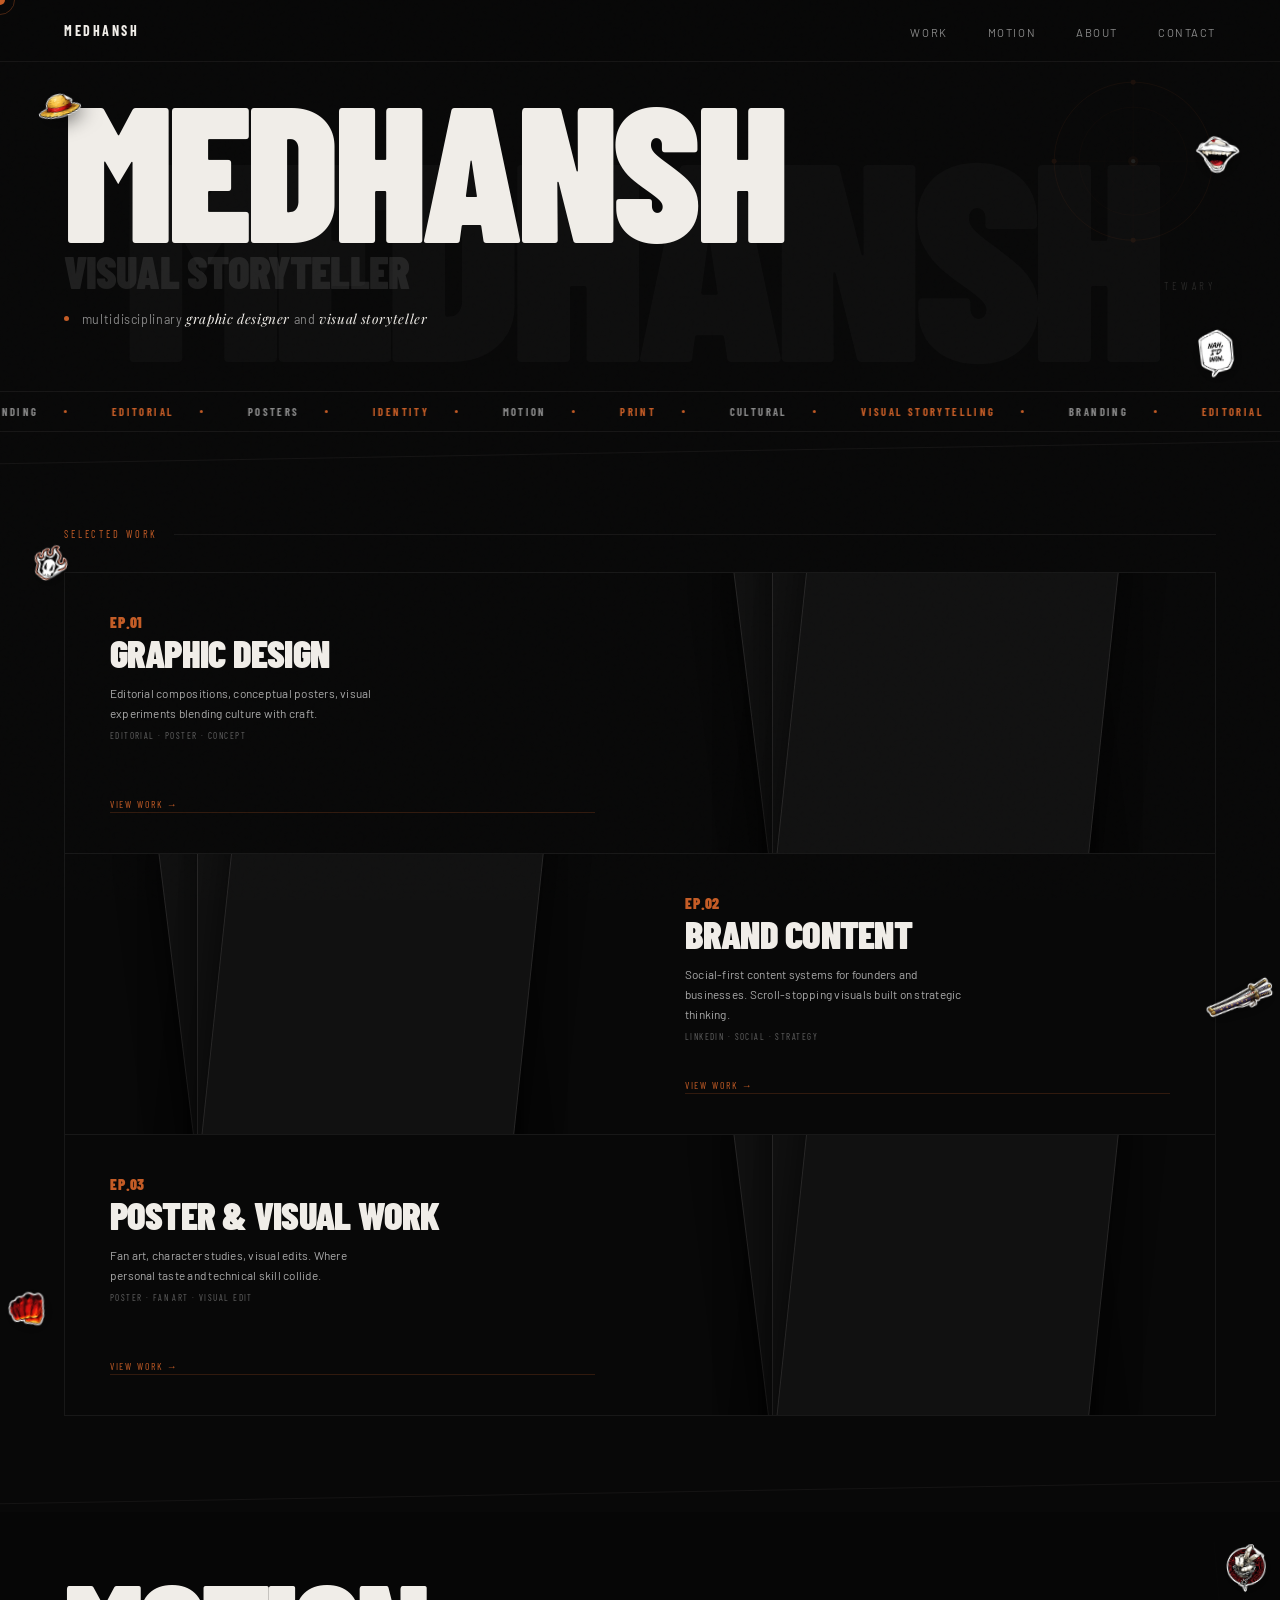
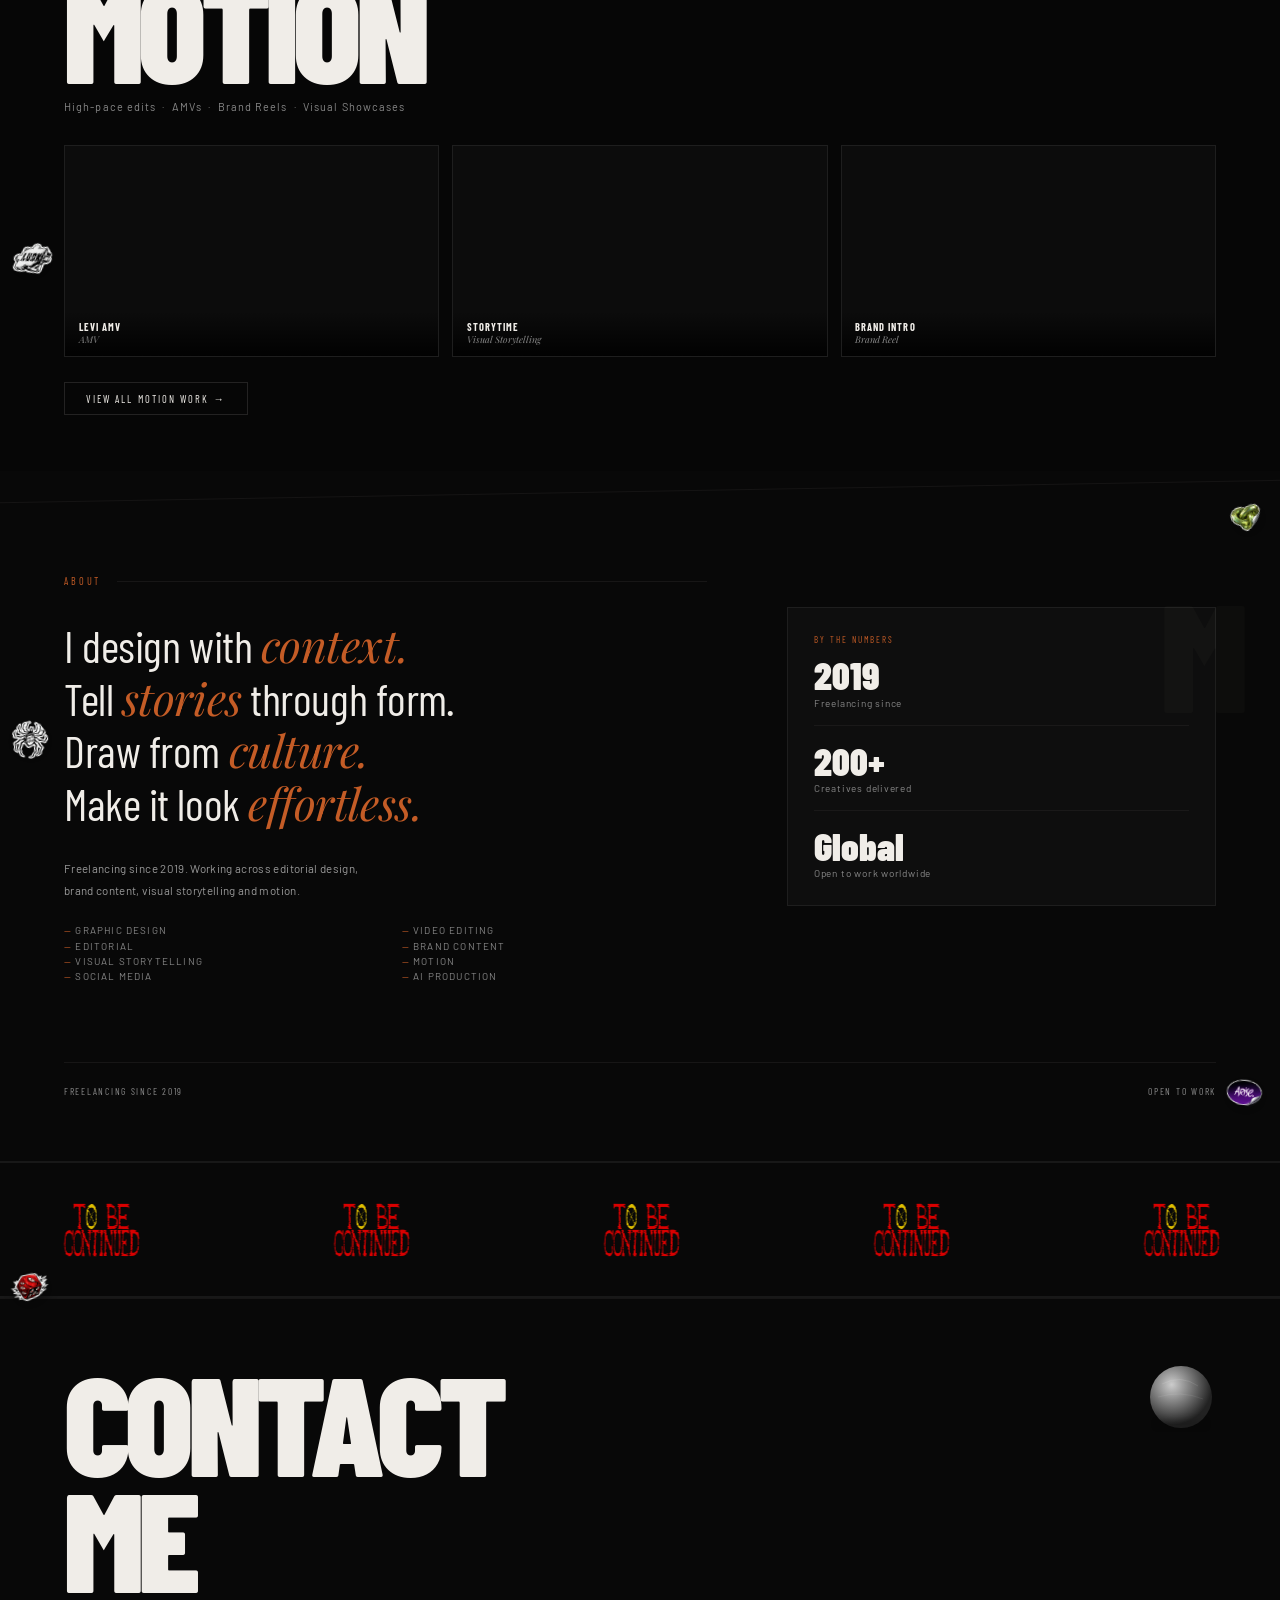
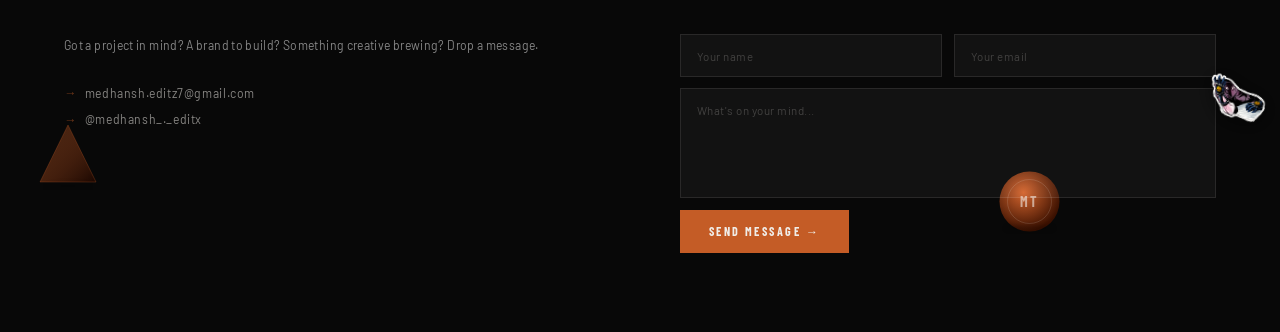
==== commit 44b29a3e: "Add files via upload" ====
--- a/index.html
+++ b/index.html
@@ -10,7 +10,7 @@
 html,body{overflow-x:hidden;max-width:100%;width:100%}
 html{scroll-behavior:smooth;background:#080808}
 :root{--bg:#080808;--cream:#f0ede8;--orange:#c45c26;--gray:#888;--font-d:'Barlow Condensed',sans-serif;--font-b:'Barlow',sans-serif;--font-s:'Playfair Display',serif}
-body{background:#080808;color:var(--cream);font-family:var(--font-b);font-weight:400;cursor:none;-webkit-tap-highlight-color:transparent;padding-bottom:0;margin-bottom:0}
+body{background:#080808;color:var(--cream);font-family:var(--font-b);font-weight:400;cursor:none;-webkit-tap-highlight-color:transparent;padding-bottom:0;margin-bottom:0;overflow-x:hidden}
 
 /* GRAIN */
 body::after{content:'';position:fixed;inset:0;pointer-events:none;z-index:900;opacity:.4;mix-blend-mode:overlay;background-image:url("data:image/svg+xml,%3Csvg viewBox='0 0 256 256' xmlns='http://www.w3.org/2000/svg'%3E%3Cfilter id='n'%3E%3CfeTurbulence type='fractalNoise' baseFrequency='0.9' numOctaves='4' stitchTiles='stitch'/%3E%3C/filter%3E%3Crect width='100%25' height='100%25' filter='url(%23n)' opacity='0.08'/%3E%3C/svg%3E")}
@@ -149,7 +149,7 @@
 .tbc-item img{height:clamp(55px,7vw,88px);display:block;object-fit:contain;opacity:.92}
 
 /* CONTACT */
-#contact{padding:4rem;border-top:1px solid rgba(240,237,232,.06);position:relative;overflow:hidden;background:var(--bg);color:var(--cream);margin-bottom:0}
+#contact{padding:4rem 4rem 3rem;border-top:1px solid rgba(240,237,232,.06);position:relative;overflow:hidden;background:var(--bg);color:var(--cream);margin-bottom:0}
 .ctitle{font-family:var(--font-d);font-weight:900;font-size:clamp(3.5rem,11vw,11rem);text-transform:uppercase;letter-spacing:-.04em;line-height:.82;margin-bottom:2.5rem;position:relative;z-index:2}
 .cgrid{display:grid;grid-template-columns:1fr 1fr;gap:5rem;align-items:start;position:relative;z-index:2}
 .cinfo p{font-size:.76rem;line-height:1.85;letter-spacing:.03em;margin-bottom:1.8rem;color:var(--gray)}
@@ -274,10 +274,7 @@
 <img class="stk-abs stk-ht stk-mob-off" src="[data-uri]" style="top:calc(100vh + 110rem);right:1%;transform:rotate(6deg);width:46px;filter:drop-shadow(1px 3px 10px rgba(0,0,0,.6));pointer-events:none;user-select:none" alt="">
 <img class="stk-abs stk-ht stk-mob-off" src="[data-uri]" style="top:calc(100vh + 122rem);left:0.5%;transform:rotate(-10deg);width:50px;filter:drop-shadow(1px 3px 10px rgba(0,0,0,.6));pointer-events:none;user-select:none" alt="">
 <img class="stk-abs stk-ht stk-mob-off" src="[data-uri]" style="top:calc(100vh + 148rem);right:0.8%;transform:rotate(-5deg);width:62px;filter:drop-shadow(1px 3px 10px rgba(0,0,0,.6));pointer-events:none;user-select:none" alt="">
-<img class="stk-abs stk-mob-off" src="[data-uri]" style="top:calc(100vh + 198rem);right:2%;transform:rotate(-13deg);width:68px;filter:drop-shadow(1px 3px 10px rgba(0,0,0,.6));pointer-events:none;user-select:none" alt="">
 <!-- MOBILE ABSOLUTE STICKERS — subtle, 2 only -->
-<img class="stk-abs" src="[data-uri]" style="top:calc(100vh + 30rem);right:0.5%;transform:rotate(-9deg);width:36px;filter:drop-shadow(1px 3px 8px rgba(0,0,0,.6));pointer-events:none;user-select:none;display:none" id="mob-stk3" alt="">
-<img class="stk-abs" src="[data-uri]" style="top:calc(100vh + 80rem);left:0.5%;transform:rotate(12deg);width:32px;filter:drop-shadow(1px 3px 8px rgba(0,0,0,.6));pointer-events:none;user-select:none;display:none" id="mob-stk4" alt="">
 
 <div class="cur" id="cur"></div>
 <div class="cur-r" id="curR"></div>
@@ -530,155 +527,197 @@
 </div>
 
 <script>
-// YT VIDEO IDs and watch URLs
+// YT VIDEO IDs
 const ytData = [
   {id:'5LyXYPwoi4c', watch:'https://www.youtube.com/watch?v=5LyXYPwoi4c'},
   {id:'0C_xU065F44', watch:'https://www.youtube.com/watch?v=0C_xU065F44'},
-  {id:'s_S6YuLFFSw', watch:'https://www.youtube.com/shorts/s_S6YuLFFSw'},
+  {id:'s_S6YuLFFSw', watch:'https://www.youtube.com/shorts/s_S6YuLFFSw'}
 ];
 
-// Load YouTube iframes with autoplay+mute+loop when motion section visible
+// Load YT iframes when motion section visible
 let ytLoaded = false;
 function loadYT() {
-  if(ytLoaded) return;
+  if (ytLoaded) return;
   ytLoaded = true;
-  ytData.forEach(function(v,i) {
-    const iframe = document.getElementById('yt'+i);
-    if(!iframe) return;
-    iframe.src = 'https://www.youtube.com/embed/'+v.id+
-      '?autoplay=1&mute=1&loop=1&playlist='+v.id+
+  ytData.forEach(function(v, i) {
+    var iframe = document.getElementById('yt' + i);
+    if (!iframe) return;
+    iframe.src = 'https://www.youtube.com/embed/' + v.id +
+      '?autoplay=1&mute=1&loop=1&playlist=' + v.id +
       '&controls=0&modestbranding=1&rel=0&playsinline=1';
   });
 }
 
-// IntersectionObserver to trigger autoplay when motion section scrolls into view
-const motObs = new IntersectionObserver(function(entries) {
-  entries.forEach(function(e) {
-    if(e.isIntersecting) loadYT();
-  });
-}, {threshold:0.2});
-const motSection = document.getElementById('motGrid');
-if(motSection) motObs.observe(motSection);
-
-// Click overlay — open full video with sound on YouTube
+var motSection = document.getElementById('motGrid');
+if (motSection) {
+  new IntersectionObserver(function(entries) {
+    entries.forEach(function(entry) {
+      if (entry.isIntersecting) loadYT();
+    });
+  }, {threshold: 0.2}).observe(motSection);
+}
+
+// Click to open video with sound
 function openVideo(url) {
   window.open(url, '_blank');
 }
 
 // CURSOR
-const cur=document.getElementById('cur'),curR=document.getElementById('curR');
-let mx=0,my=0,rx=0,ry=0;
-document.addEventListener('mousemove',function(e){mx=e.clientX;my=e.clientY;cur.style.left=mx+'px';cur.style.top=my+'px'});
-(function ar(){rx+=(mx-rx)*.1;ry+=(my-ry)*.1;curR.style.left=rx+'px';curR.style.top=ry+'px';requestAnimationFrame(ar)})();
-document.querySelectorAll('a,button,.epc,.mc,.si').forEach(function(el){
-  el.addEventListener('mouseenter',function(){cur.style.width='16px';cur.style.height='16px'});
-  el.addEventListener('mouseleave',function(){cur.style.width='10px';cur.style.height='10px'});
+var cur = document.getElementById('cur');
+var curR = document.getElementById('curR');
+var mx = 0, my = 0, rx = 0, ry = 0;
+document.addEventListener('mousemove', function(e) {
+  mx = e.clientX;
+  my = e.clientY;
+  if (cur) { cur.style.left = mx + 'px'; cur.style.top = my + 'px'; }
 });
-
-// STICKER PARALLAX (desktop only)
-const stks=document.querySelectorAll('.stk');
-document.addEventListener('mousemove',function(e){
-  if(window.innerWidth < 900) return;
-  const xr=(e.clientX/window.innerWidth-.5),yr=(e.clientY/window.innerHeight-.5);
-  stks.forEach(function(s,i){
-    const d=(i%5+1)*4;
-    const rot=parseFloat((s.style.transform||'rotate(0deg)').replace(/.*rotate\(/,'').replace(/deg.*/,''))||0;
-    s.style.transform='rotate('+(rot+xr*1.2)+'deg) translate('+(xr*d)+'px,'+(yr*d*.5)+'px)';
+(function ar() {
+  rx += (mx - rx) * 0.1;
+  ry += (my - ry) * 0.1;
+  if (curR) { curR.style.left = rx + 'px'; curR.style.top = ry + 'px'; }
+  requestAnimationFrame(ar);
+})();
+document.querySelectorAll('a,button,.epc,.mc,.si').forEach(function(el) {
+  el.addEventListener('mouseenter', function() {
+    if (cur) { cur.style.width = '16px'; cur.style.height = '16px'; }
+  });
+  el.addEventListener('mouseleave', function() {
+    if (cur) { cur.style.width = '10px'; cur.style.height = '10px'; }
   });
 });
 
-// SHOW MOBILE STICKERS
-if(window.innerWidth <= 600) {
-  ['mob-stk1','mob-stk2','mob-stk3','mob-stk4'].forEach(function(id){
-    const el=document.getElementById(id);
-    if(el) el.style.display='block';
+// STICKER PARALLAX - desktop only
+var stks = document.querySelectorAll('.stk');
+document.addEventListener('mousemove', function(e) {
+  if (window.innerWidth < 900) return;
+  var xr = (e.clientX / window.innerWidth) - 0.5;
+  var yr = (e.clientY / window.innerHeight) - 0.5;
+  stks.forEach(function(s, i) {
+    var d = (i % 5 + 1) * 4;
+    var current = s.style.transform || 'rotate(0deg)';
+    var rot = parseFloat(current.replace(/.*rotate./, '').replace(/deg.*/, '')) || 0;
+    s.style.transform = 'rotate(' + (rot + xr * 1.2) + 'deg) translate(' + (xr * d) + 'px,' + (yr * d * 0.5) + 'px)';
   });
+});
+
+// MOBILE STICKERS
+if (window.innerWidth <= 600) {
+  ['mob-stk1', 'mob-stk2'].forEach(function(id) {
+    var el = document.getElementById(id);
+    if (el) el.style.display = 'block';
+  });
 }
 
 // NAV
-const nov=document.getElementById('nov');
-document.getElementById('hbg').addEventListener('click',function(){nov.classList.add('open')});
-document.getElementById('novX').addEventListener('click',function(){nov.classList.remove('open')});
-nov.querySelectorAll('a').forEach(function(a){a.addEventListener('click',function(){nov.classList.remove('open')})});
+var nov = document.getElementById('nov');
+var hbg = document.getElementById('hbg');
+var novX = document.getElementById('novX');
+if (hbg) hbg.addEventListener('click', function() { nov.classList.add('open'); });
+if (novX) novX.addEventListener('click', function() { nov.classList.remove('open'); });
+nov.querySelectorAll('a').forEach(function(a) {
+  a.addEventListener('click', function() { nov.classList.remove('open'); });
+});
 
 // HERO ANIMATE
-window.addEventListener('load',function(){
-  setTimeout(function(){document.getElementById('heroName').classList.add('vis')},100);
-  setTimeout(function(){document.getElementById('heroDesc').classList.add('vis')},500);
+window.addEventListener('load', function() {
+  setTimeout(function() {
+    var n = document.getElementById('heroName');
+    if (n) n.classList.add('vis');
+  }, 100);
+  setTimeout(function() {
+    var d = document.getElementById('heroDesc');
+    if (d) d.classList.add('vis');
+  }, 500);
 });
 
 // SCROLL REVEAL
-const ro=new IntersectionObserver(function(es){es.forEach(function(e){if(e.isIntersecting){e.target.classList.add('vis');ro.unobserve(e.target)}})},{threshold:.07,rootMargin:'0px 0px -30px 0px'});
-document.querySelectorAll('.rev').forEach(function(r){ro.observe(r)});
+var ro = new IntersectionObserver(function(entries) {
+  entries.forEach(function(entry) {
+    if (entry.isIntersecting) {
+      entry.target.classList.add('vis');
+      ro.unobserve(entry.target);
+    }
+  });
+}, {threshold: 0.07, rootMargin: '0px 0px -30px 0px'});
+document.querySelectorAll('.rev').forEach(function(r) { ro.observe(r); });
 
 // SUBPAGES
-function openSub(id){document.getElementById(id).classList.add('open');document.body.style.overflow='hidden';document.getElementById(id).scrollTop=0}
-function closeSub(id){document.getElementById(id).classList.remove('open');document.body.style.overflow=''}
-document.addEventListener('keydown',function(e){if(e.key==='Escape')document.querySelectorAll('.sub.open').forEach(function(s){s.classList.remove('open');document.body.style.overflow=''})});
+function openSub(id) {
+  document.getElementById(id).classList.add('open');
+  document.body.style.overflow = 'hidden';
+  document.getElementById(id).scrollTop = 0;
+}
+function closeSub(id) {
+  document.getElementById(id).classList.remove('open');
+  document.body.style.overflow = '';
+}
+document.addEventListener('keydown', function(e) {
+  if (e.key === 'Escape') {
+    document.querySelectorAll('.sub.open').forEach(function(s) {
+      s.classList.remove('open');
+      document.body.style.overflow = '';
+    });
+  }
+});
 
 // SEAMLESS MARQUEES
-function setupMarquee(innerId,setId,speed){
-  const inner=document.getElementById(innerId);
-  const set=document.getElementById(setId);
-  if(!inner||!set) return;
-  while(inner.scrollWidth<window.innerWidth*3){
-    const clone=set.cloneNode(true);
+function setupMarquee(innerId, setId, speed) {
+  var inner = document.getElementById(innerId);
+  var set = document.getElementById(setId);
+  if (!inner || !set) return;
+  while (inner.scrollWidth < window.innerWidth * 3) {
+    var clone = set.cloneNode(true);
     clone.removeAttribute('id');
     inner.appendChild(clone);
   }
-  let pos=0;
-  const setW=set.offsetWidth;
-  function tick(){
-    pos-=speed;
-    if(Math.abs(pos)>=setW) pos+=setW;
-    inner.style.transform='translateX('+pos+'px)';
+  var pos = 0;
+  var setW = set.offsetWidth;
+  function tick() {
+    pos -= speed;
+    if (Math.abs(pos) >= setW) pos += setW;
+    inner.style.transform = 'translateX(' + pos + 'px)';
     requestAnimationFrame(tick);
   }
   requestAnimationFrame(tick);
 }
-window.addEventListener('load',function(){
-  setupMarquee('mqInner','mqSet',0.6);
-  setupMarquee('tbcInner','tbcSet',0.45);
+window.addEventListener('load', function() {
+  setupMarquee('mqInner', 'mqSet', 0.6);
+  setupMarquee('tbcInner', 'tbcSet', 0.45);
 });
 
-// CONTACT FORM — Jotform API submission
-async function sendForm(e){
+// CONTACT FORM - Jotform
+async function sendForm(e) {
   e.preventDefault();
-  const btn=document.getElementById('cfbtn');
-  const st=document.getElementById('cfs');
-  const name=document.getElementById('cfn').value.trim();
-  const email=document.getElementById('cfe').value.trim();
-  const msg=document.getElementById('cfm').value.trim();
-  if(!name||!email||!msg) return;
-  btn.textContent='Sending...';
-  btn.disabled=true;
-  st.textContent='';
-  st.style.color='var(--orange)';
-  try{
-    // Jotform submission API
-    // Form ID: 261585350797065
-    // Fields: q2=Full Name, q3=Email Address, q4=Message
-    const formData=new FormData();
-    formData.append('q2_fullName',name);
-    formData.append('q3_emailAddress',email);
-    formData.append('q4_message',msg);
-    formData.append('formID','261585350797065');
-    const r=await fetch('https://submit.jotform.com/submit/261585350797065/',{
-      method:'POST',
-      mode:'no-cors',
-      body:formData
+  var btn = document.getElementById('cfbtn');
+  var st = document.getElementById('cfs');
+  var name = document.getElementById('cfn').value.trim();
+  var email = document.getElementById('cfe').value.trim();
+  var msg = document.getElementById('cfm').value.trim();
+  if (!name || !email || !msg) return;
+  btn.textContent = 'Sending...';
+  btn.disabled = true;
+  st.textContent = '';
+  try {
+    var formData = new FormData();
+    formData.append('q2_fullName', name);
+    formData.append('q3_emailAddress', email);
+    formData.append('q4_message', msg);
+    formData.append('formID', '261585350797065');
+    await fetch('https://submit.jotform.com/submit/261585350797065/', {
+      method: 'POST',
+      mode: 'no-cors',
+      body: formData
     });
-    // no-cors means we can't read the response, but submission goes through
-    st.textContent="Message sent. I'll get back to you.";
-    st.style.color='var(--orange)';
+    st.textContent = "Message sent. I'll get back to you.";
+    st.style.color = 'var(--orange)';
     document.getElementById('cf').reset();
-  }catch(err){
-    st.textContent='Connection error. Email me directly.';
-    st.style.color='#c45';
+  } catch(err) {
+    st.textContent = 'Connection error. Email me directly.';
+    st.style.color = '#c45';
   }
-  btn.textContent='Send Message →';
-  btn.disabled=false;
+  btn.textContent = 'Send Message →';
+  btn.disabled = false;
 }
 </script>
 </body>
-</html>
+</html>
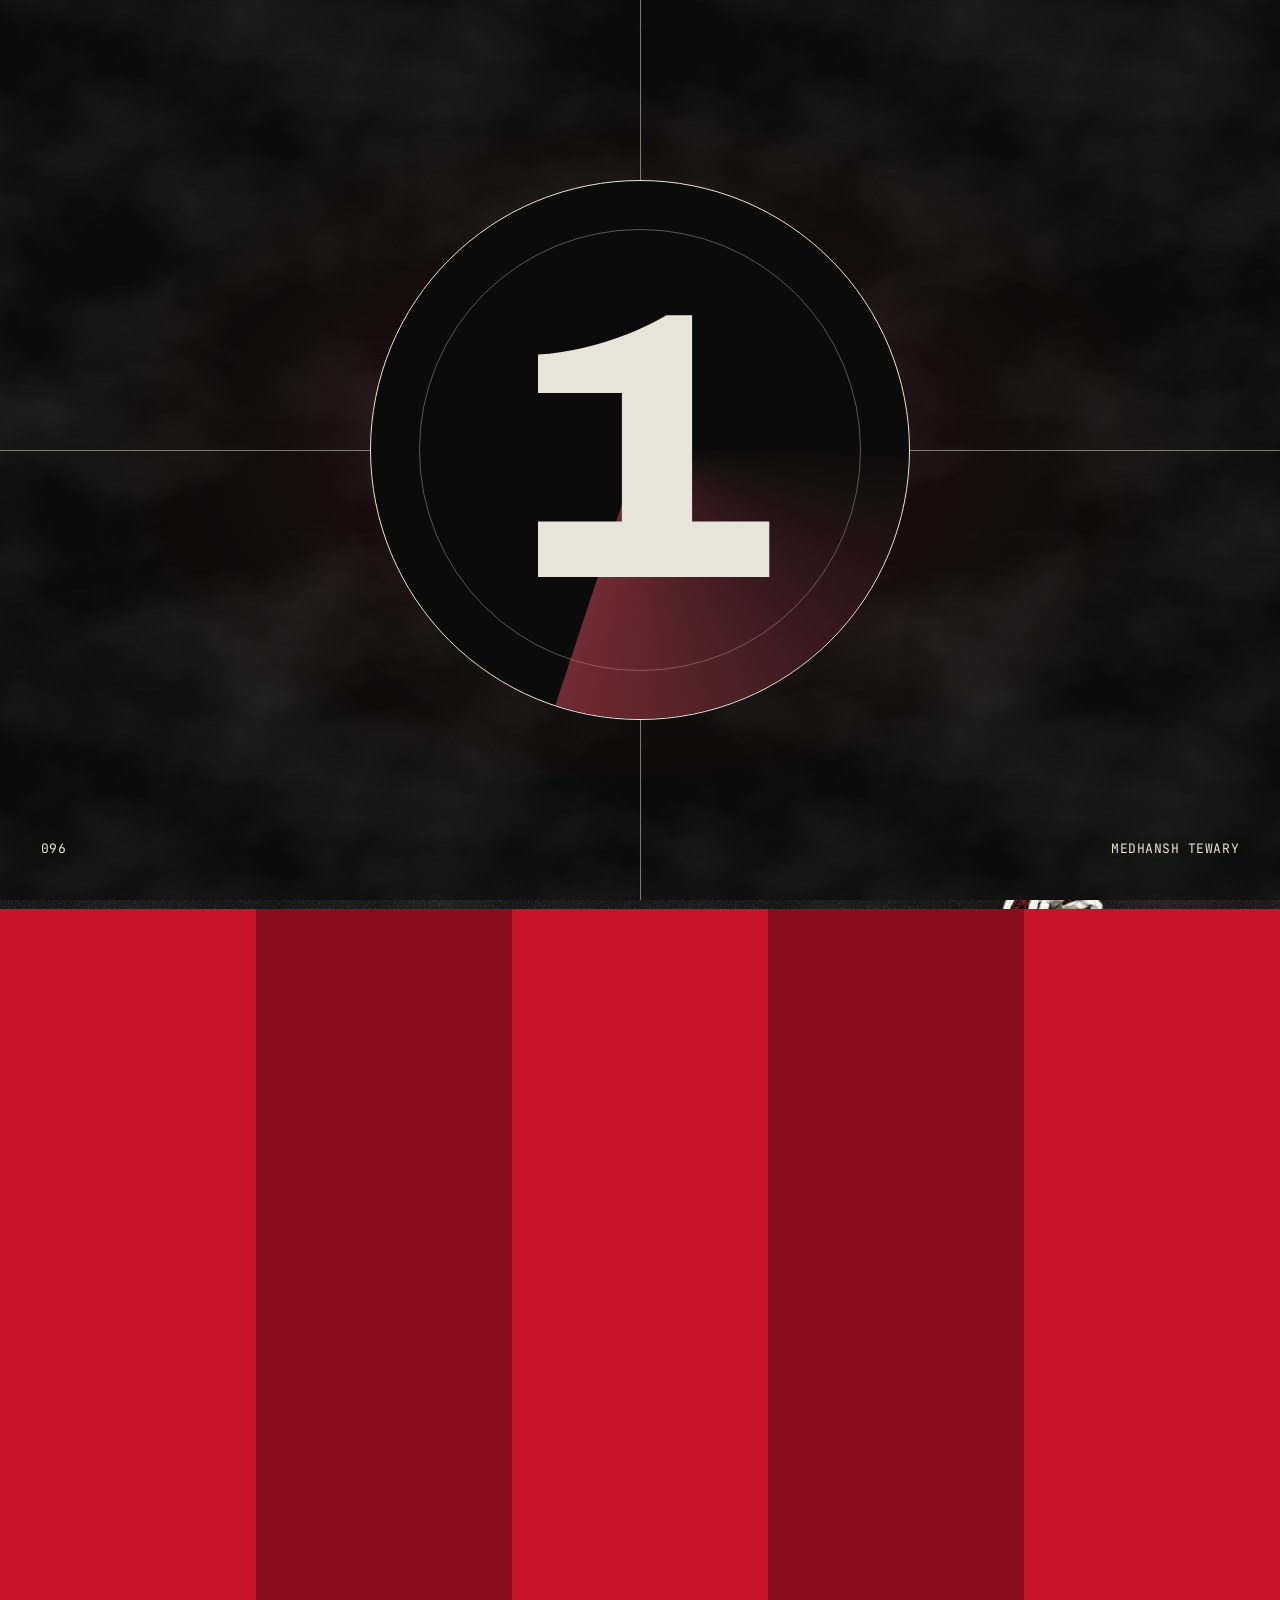
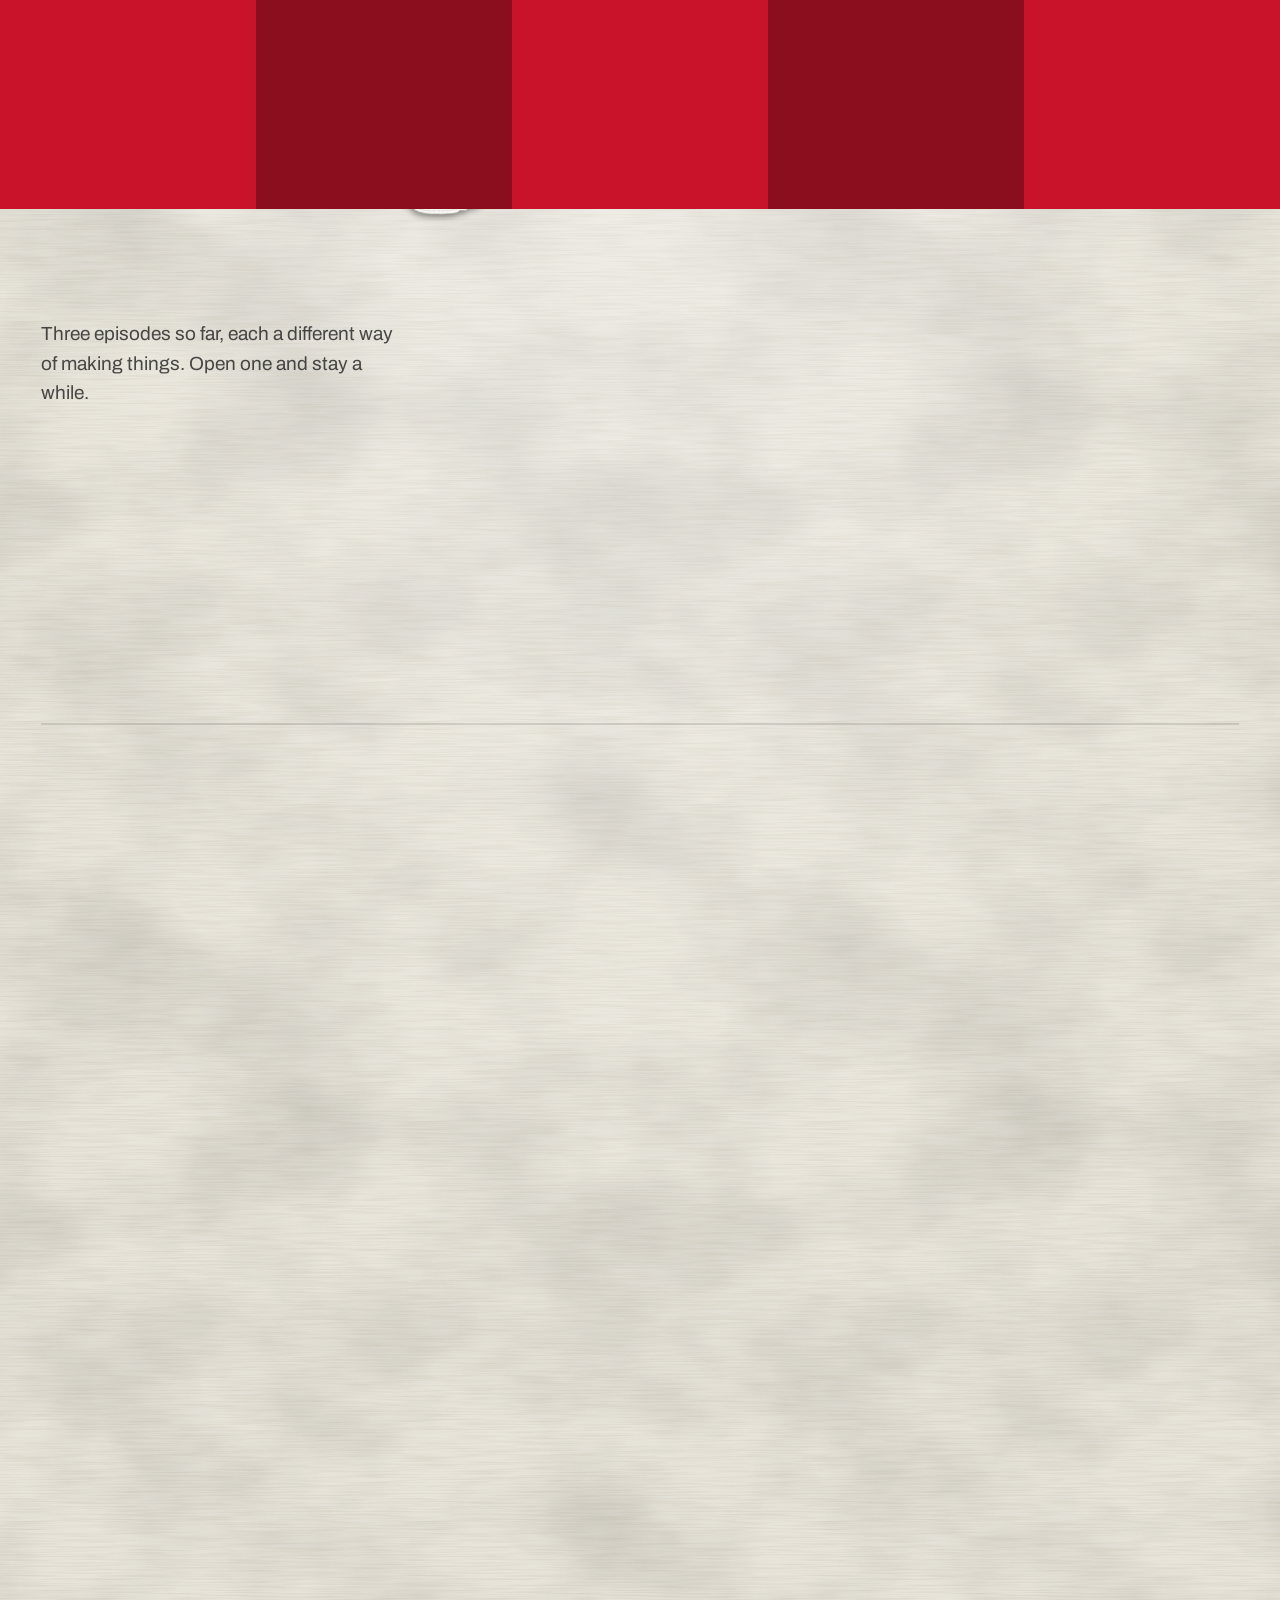
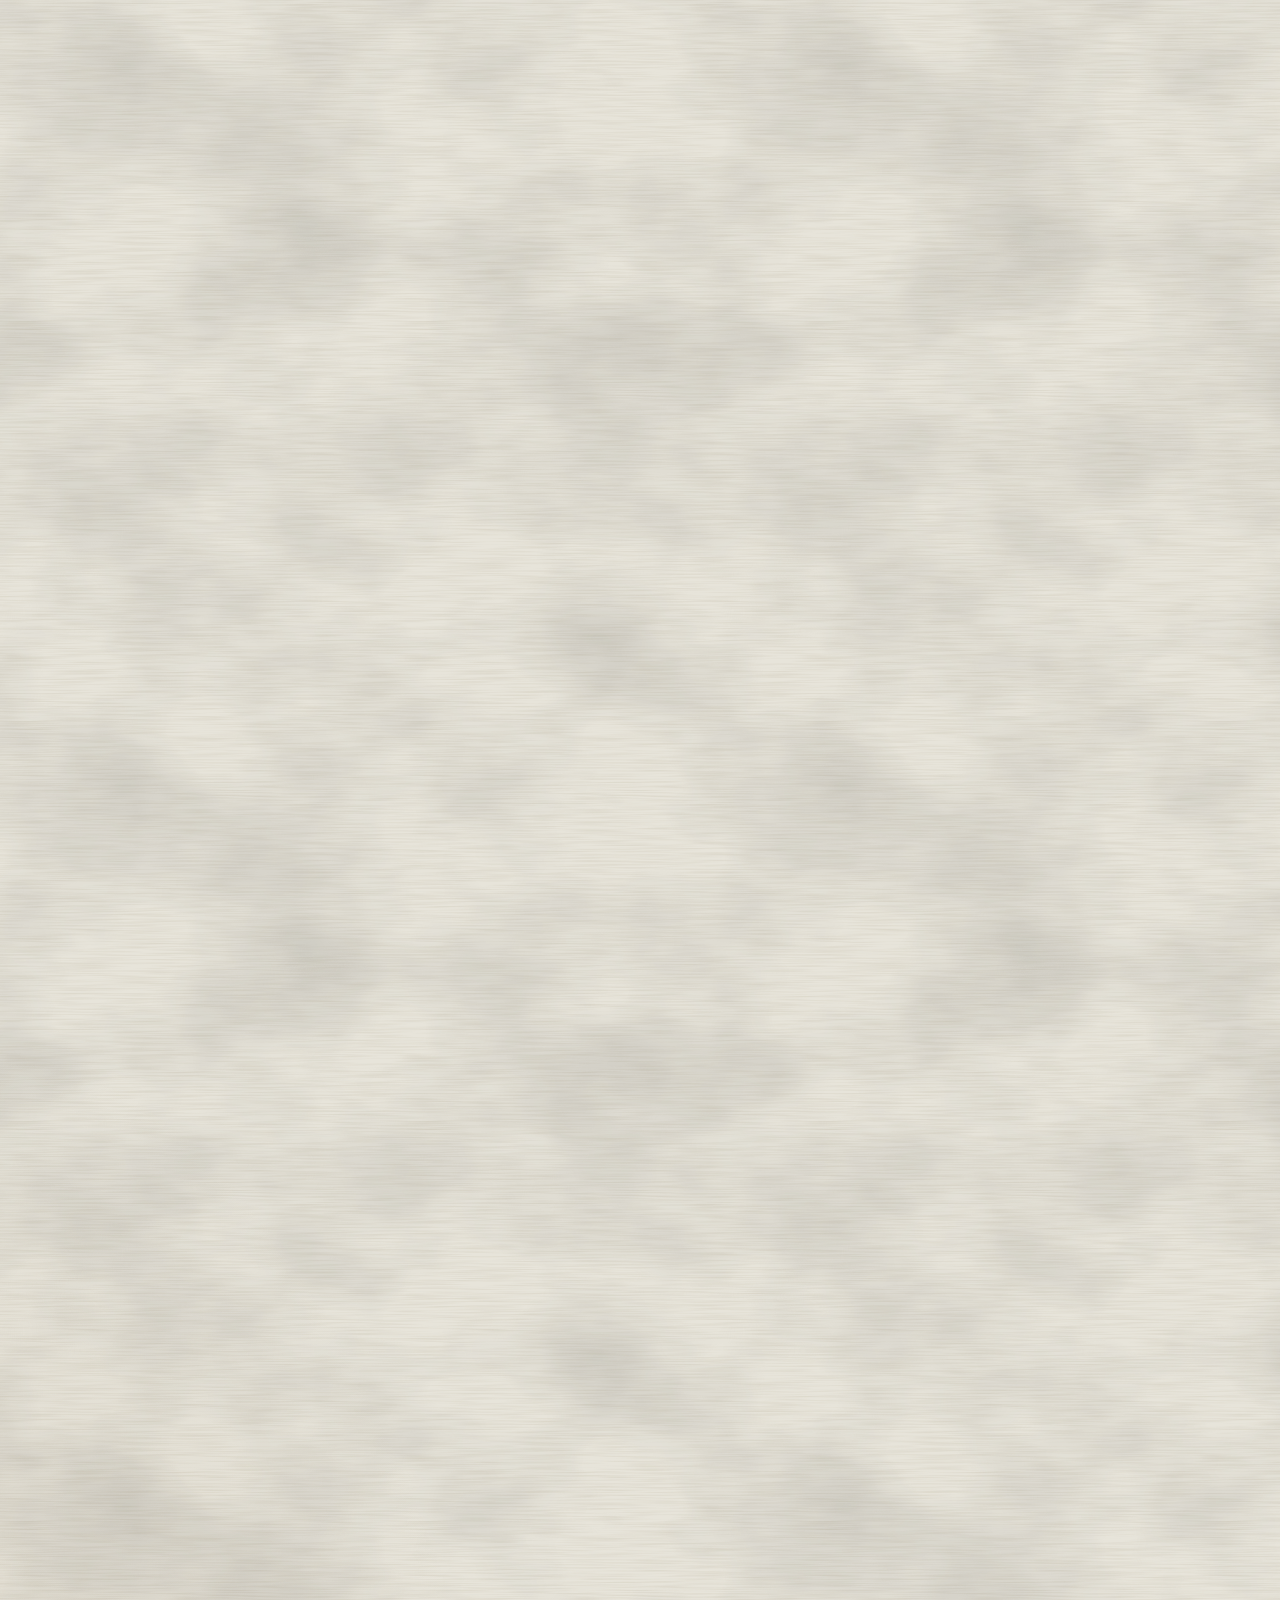
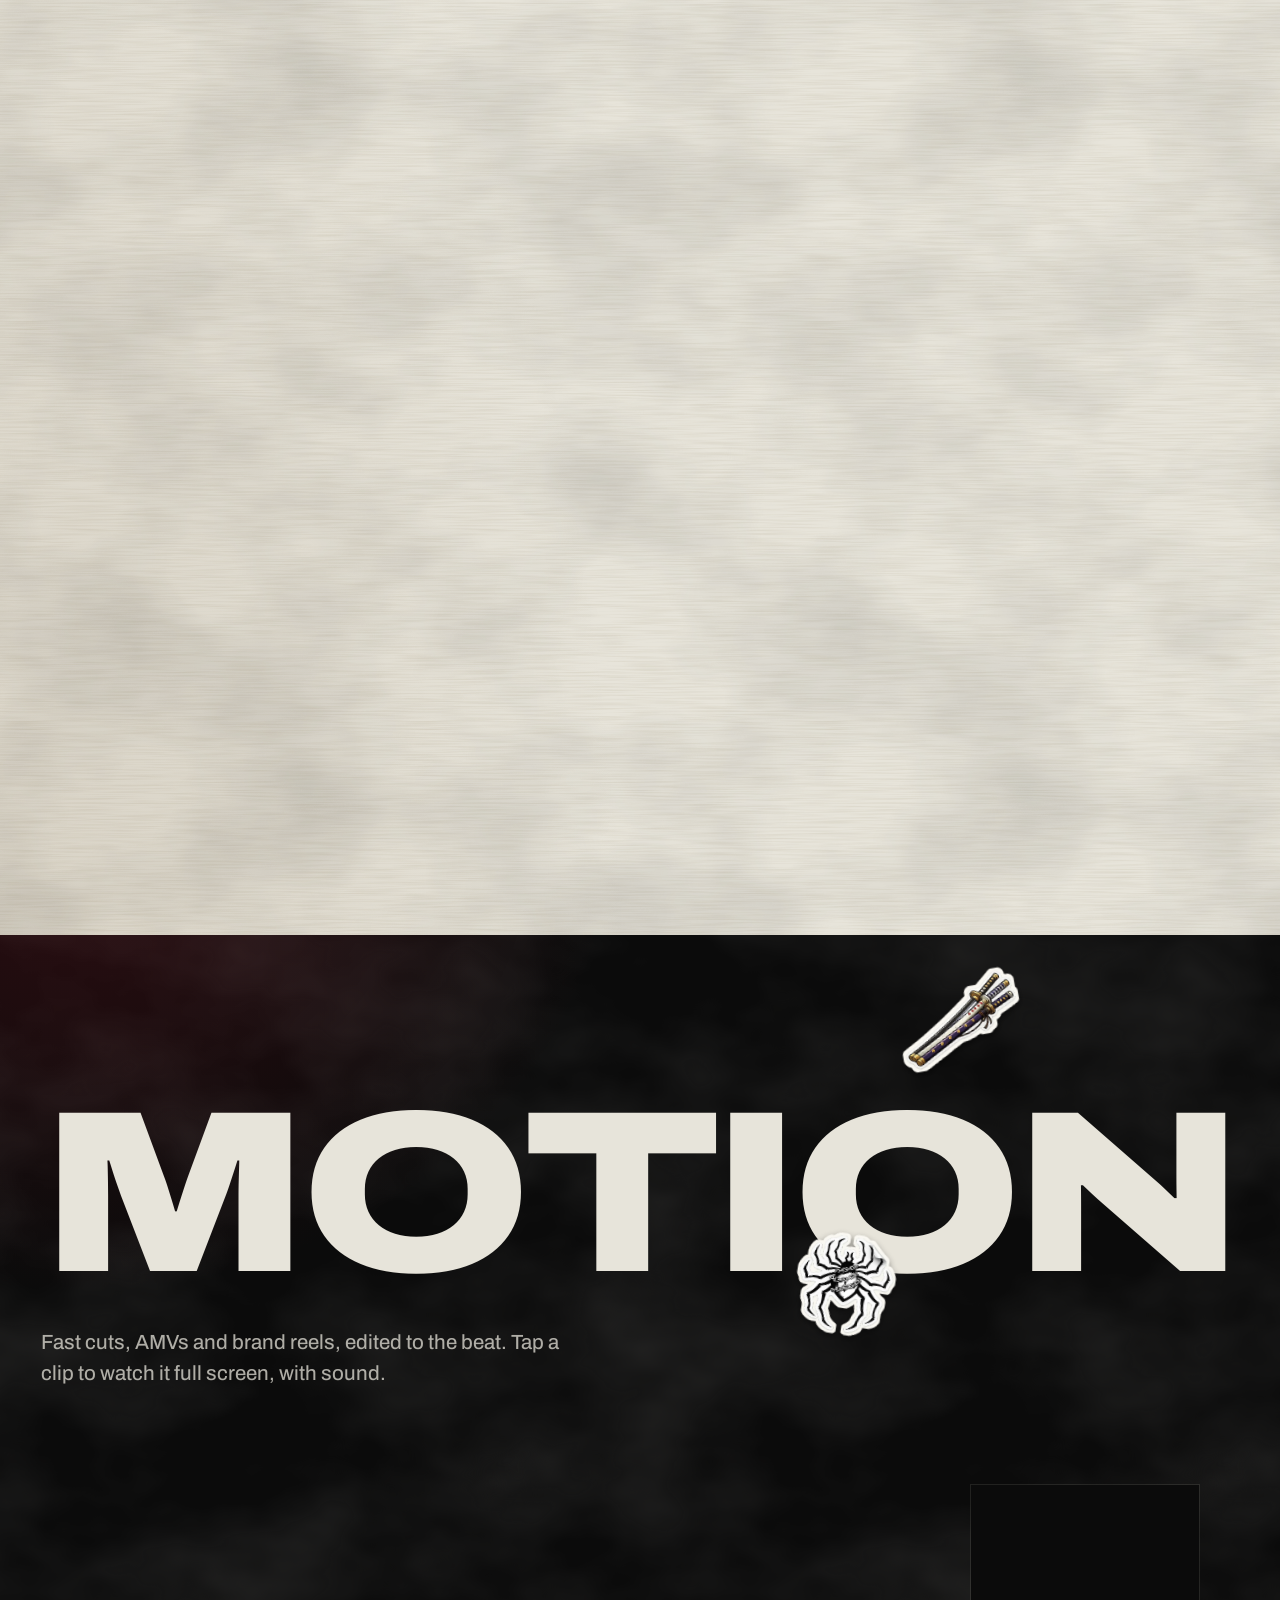
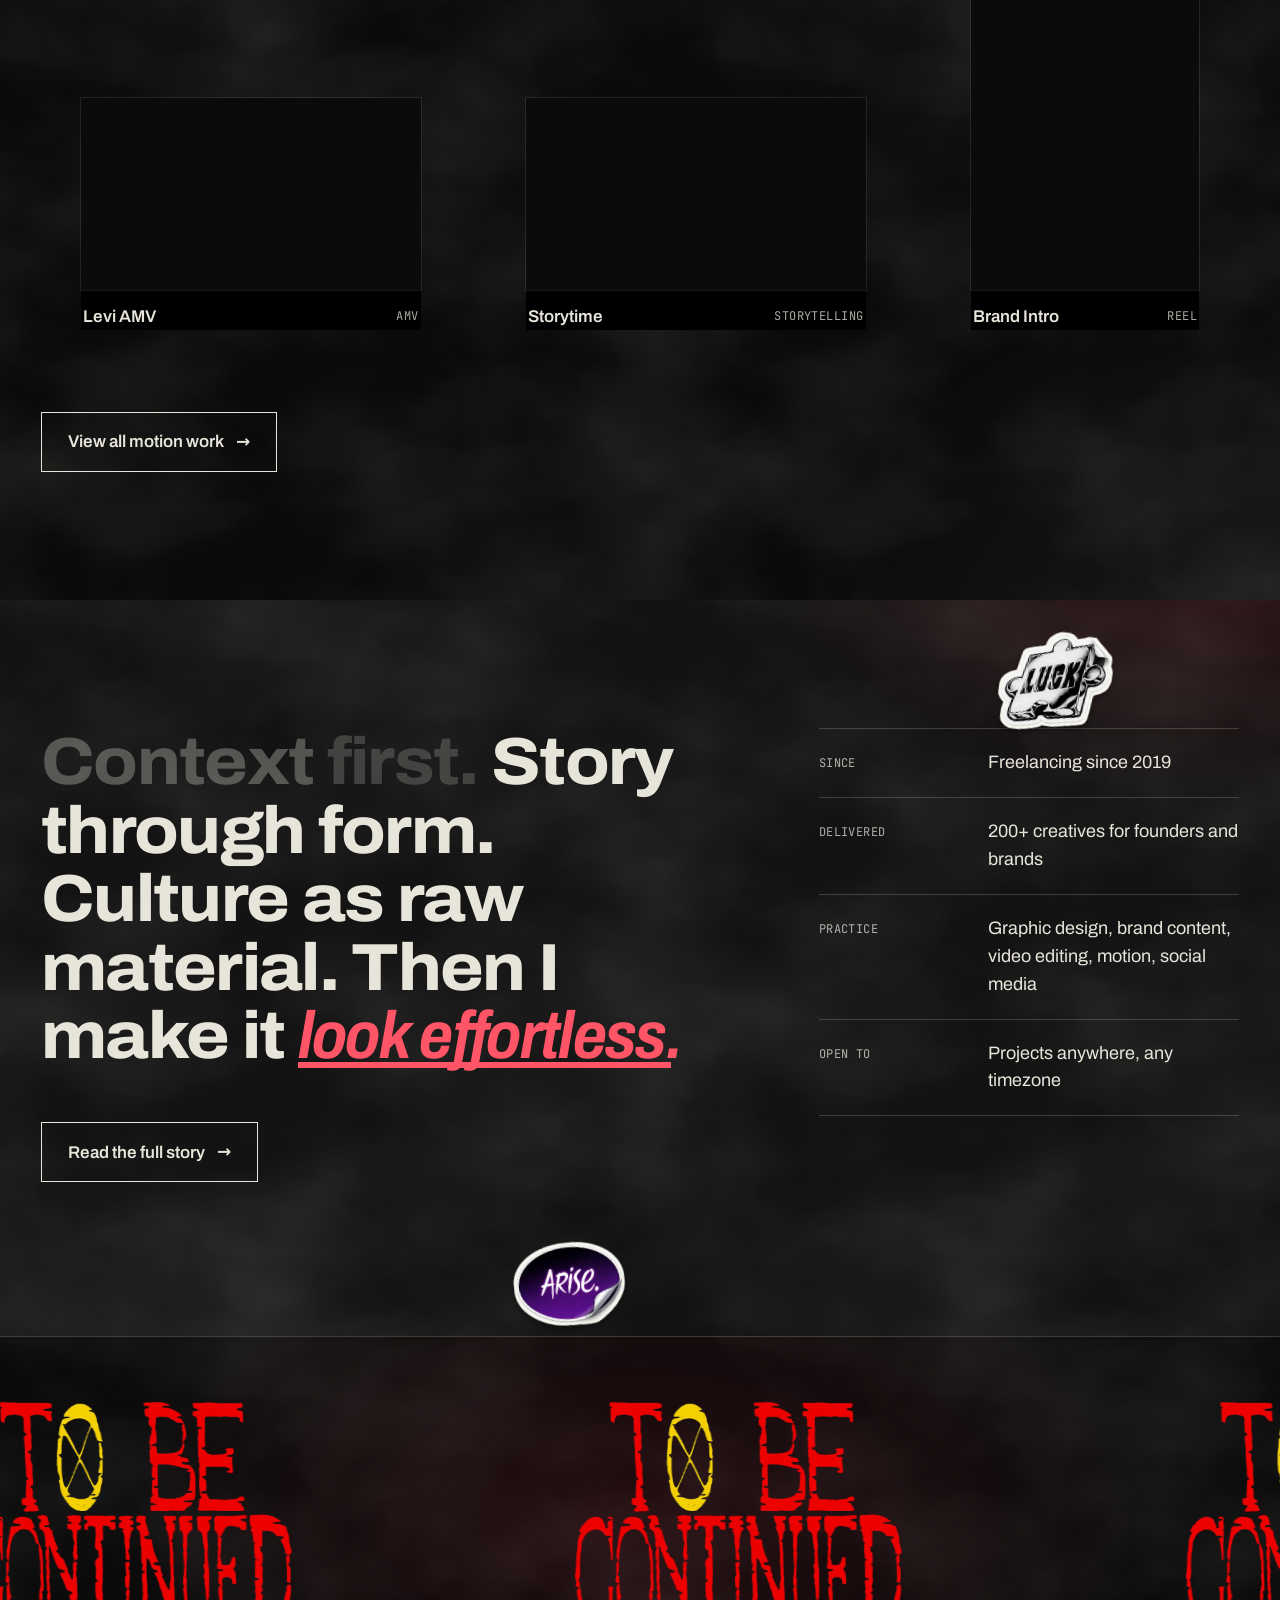
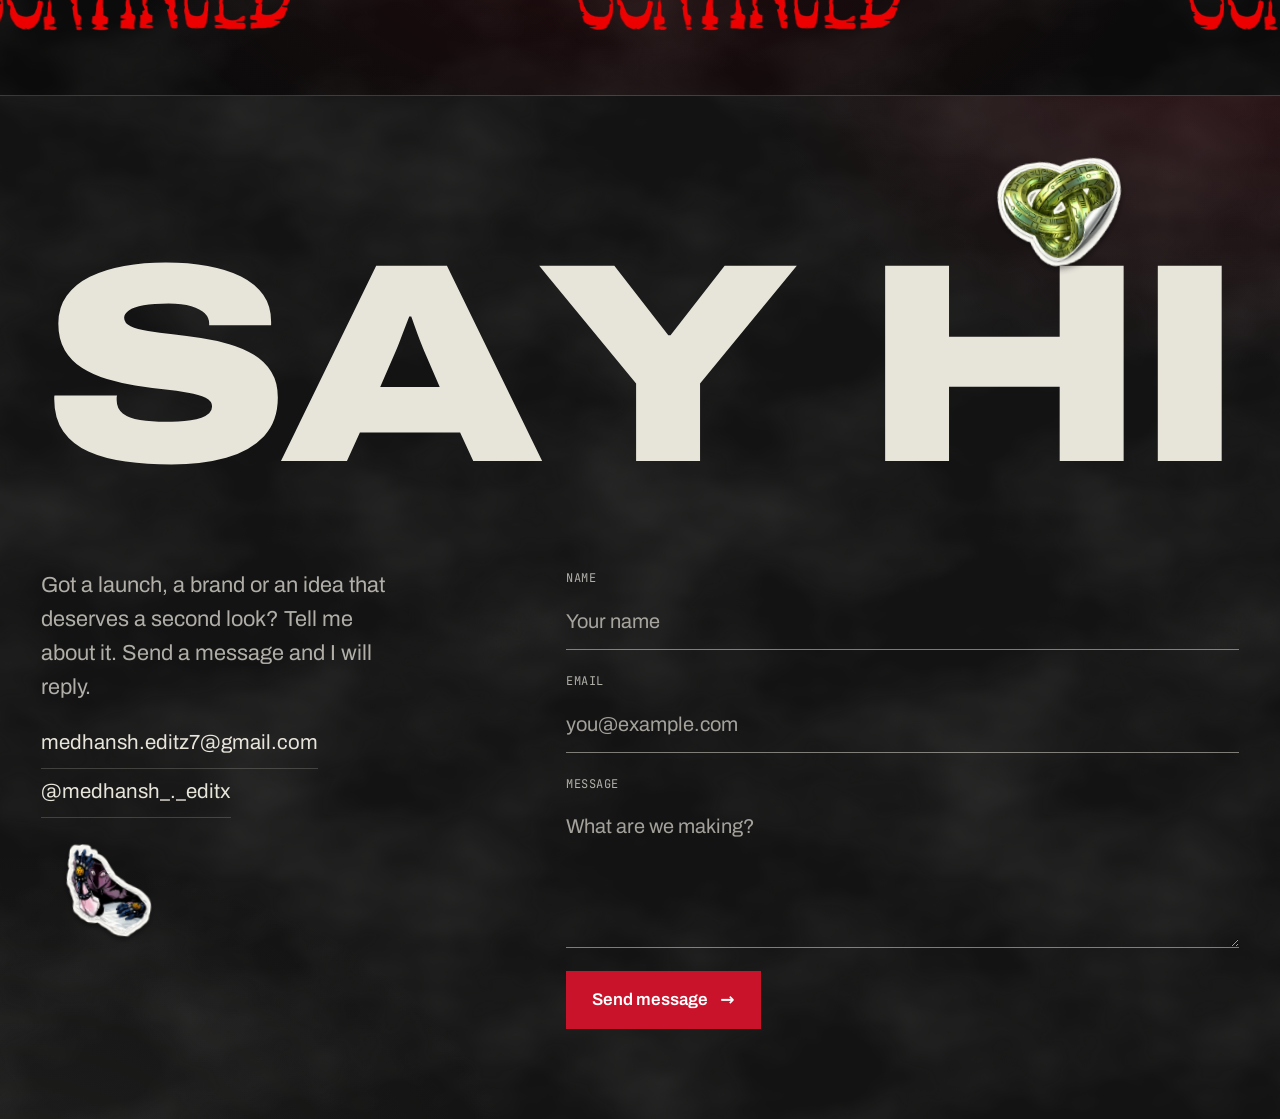
==== commit f751fe8f: "Add files via upload" ====
--- a/index.html
+++ b/index.html
@@ -1,723 +1,251 @@
-<!DOCTYPE html>
+<!doctype html>
 <html lang="en">
 <head>
-<meta charset="UTF-8">
-<meta name="viewport" content="width=device-width,initial-scale=1.0">
-<title>MEDHANSH — Multidisciplinary Designer</title>
-<link href="https://fonts.googleapis.com/css2?family=Barlow+Condensed:wght@300;400;700;900&family=Playfair+Display:ital,wght@0,400;1,400&family=Barlow:wght@300;400&display=swap" rel="stylesheet">
-<style>
-*,*::before,*::after{box-sizing:border-box;margin:0;padding:0}
-html,body{overflow-x:hidden;max-width:100%;width:100%}
-html{scroll-behavior:smooth;background:#080808}
-:root{--bg:#080808;--cream:#f0ede8;--orange:#c45c26;--gray:#888;--font-d:'Barlow Condensed',sans-serif;--font-b:'Barlow',sans-serif;--font-s:'Playfair Display',serif}
-body{background:#080808;color:var(--cream);font-family:var(--font-b);font-weight:400;cursor:none;-webkit-tap-highlight-color:transparent;padding-bottom:0;margin-bottom:0;overflow-x:hidden}
-
-/* GRAIN */
-body::after{content:'';position:fixed;inset:0;pointer-events:none;z-index:900;opacity:.4;mix-blend-mode:overlay;background-image:url("data:image/svg+xml,%3Csvg viewBox='0 0 256 256' xmlns='http://www.w3.org/2000/svg'%3E%3Cfilter id='n'%3E%3CfeTurbulence type='fractalNoise' baseFrequency='0.9' numOctaves='4' stitchTiles='stitch'/%3E%3C/filter%3E%3Crect width='100%25' height='100%25' filter='url(%23n)' opacity='0.08'/%3E%3C/svg%3E")}
-
-/* CURSOR */
-.cur,.cur-r{position:fixed;pointer-events:none;transform:translate(-50%,-50%)}
-.cur{width:10px;height:10px;background:var(--orange);border-radius:50%;z-index:9999;transition:width .15s,height .15s}
-.cur-r{width:30px;height:30px;border:1px solid rgba(196,92,38,.35);border-radius:50%;z-index:9998}
-@media(hover:none),screen and (max-width:900px){body{cursor:auto}.cur,.cur-r{display:none}}
-
-/* STICKERS */
-.stk{pointer-events:none;user-select:none;filter:drop-shadow(1px 3px 10px rgba(0,0,0,.65));transition:transform .12s ease-out;position:fixed;z-index:50}
-.stk-abs{position:absolute;z-index:50}
-@media(max-width:900px){.stk-ht{display:none!important}}
-@media(max-width:600px){.stk-mob-off{display:none!important}}
-
-/* NAV */
-nav{position:fixed;top:0;left:0;right:0;display:flex;justify-content:space-between;align-items:center;padding:1.3rem 4rem;z-index:500;background:rgba(8,8,8,.92);backdrop-filter:blur(16px);border-bottom:1px solid rgba(240,237,232,.06)}
-.n-logo{font-family:var(--font-d);font-weight:700;font-size:.88rem;letter-spacing:.18em;text-transform:uppercase;color:var(--cream);text-decoration:none}
-.n-links{display:flex;gap:2.5rem;list-style:none}
-.n-links a{color:var(--gray);font-size:.7rem;letter-spacing:.14em;text-transform:uppercase;text-decoration:none;transition:color .2s}
-.n-links a:hover{color:var(--orange)}
-.hbg{display:none;flex-direction:column;gap:5px;background:none;border:none;cursor:none;padding:0}
-.hbg span{width:22px;height:1px;background:var(--cream);display:block}
-
-/* NAV OVERLAY */
-.nov{position:fixed;inset:0;background:var(--bg);z-index:600;display:flex;flex-direction:column;justify-content:center;padding:4rem;opacity:0;pointer-events:none;transition:opacity .4s}
-.nov.open{opacity:1;pointer-events:all}
-.nov-x{position:absolute;top:2rem;right:3rem;font-family:var(--font-d);font-size:.72rem;letter-spacing:.12em;color:var(--cream);background:none;border:none;cursor:none;text-transform:uppercase}
-.nov ul{list-style:none}
-.nov li{border-top:1px solid rgba(240,237,232,.07);display:flex;align-items:center;justify-content:space-between;padding:.65rem 0}
-.nov a{font-family:var(--font-d);font-weight:900;font-size:clamp(2.5rem,8vw,5.5rem);text-transform:uppercase;color:var(--cream);text-decoration:none;line-height:1;transition:color .2s}
-.nov a:hover{color:var(--orange)}
-.nov .ep{font-size:.7rem;color:var(--orange);letter-spacing:.1em;font-family:var(--font-d)}
-.nov-foot{margin-top:2rem;display:flex;gap:3rem;flex-wrap:wrap}
-.nov-foot a{color:var(--gray);font-size:.72rem;letter-spacing:.06em;text-decoration:none;transition:color .2s}
-.nov-foot a:hover{color:var(--cream)}
-
-/* HERO — starts right below nav, no empty space */
-#hero{display:block;padding:5.5rem 4rem 4rem;position:relative;overflow:hidden}
-.hero-ghost{position:absolute;top:5rem;left:50%;transform:translateX(-50%);font-family:var(--font-d);font-weight:900;font-size:clamp(8rem,22vw,28rem);text-transform:uppercase;color:rgba(240,237,232,.022);letter-spacing:-.04em;white-space:nowrap;pointer-events:none;user-select:none}
-.hero-wheel{position:absolute;right:5%;top:20%;width:clamp(120px,13vw,210px);opacity:.1;animation:wspin 28s linear infinite;pointer-events:none}
-@keyframes wspin{to{transform:rotate(360deg)}}
-.hero-name-wrap{position:relative;margin-bottom:1rem;z-index:2}
-.hero-name{font-family:var(--font-d);font-weight:900;font-size:clamp(4.5rem,15vw,18rem);text-transform:uppercase;letter-spacing:-.03em;color:var(--cream);line-height:.82;opacity:0;transform:translateY(30px);transition:opacity .6s,transform .6s;display:block}
-.hero-name.vis{opacity:1;transform:translateY(0)}
-.hero-sub{font-family:var(--font-d);font-weight:900;font-size:clamp(1.2rem,3.5vw,4rem);text-transform:uppercase;letter-spacing:-.02em;color:rgba(240,237,232,.1);line-height:1;display:block;margin-top:.2rem}
-.hero-tewary{font-family:var(--font-d);font-weight:300;font-size:clamp(.5rem,.85vw,.82rem);letter-spacing:.35em;text-transform:uppercase;color:rgba(240,237,232,.16);position:absolute;bottom:.1rem;right:0}
-.hero-desc{display:flex;align-items:center;gap:.8rem;opacity:0;transform:translateY(8px);transition:opacity .6s .4s,transform .6s .4s;z-index:2;position:relative;margin-top:.8rem}
-.hero-desc.vis{opacity:1;transform:translateY(0)}
-.hero-desc::before{content:'';width:5px;height:5px;background:var(--orange);border-radius:50%;flex-shrink:0}
-.hero-desc span{font-size:.78rem;letter-spacing:.05em;color:var(--gray)}
-.hero-desc em{font-style:italic;font-family:var(--font-s);color:var(--cream);font-size:.84rem}
-
-/* MARQUEE */
-.mq{overflow:hidden;border-top:1px solid rgba(240,237,232,.06);border-bottom:1px solid rgba(240,237,232,.06);padding:.8rem 0}
-.mq-inner{display:flex;width:max-content;will-change:transform}
-.mq-set{display:flex;flex-shrink:0}
-.mq-i{display:flex;align-items:center;gap:1.6rem;padding:0 1.4rem;white-space:nowrap}
-.mq-i span{font-family:var(--font-d);font-weight:700;font-size:.68rem;letter-spacing:.22em;text-transform:uppercase;color:var(--gray)}
-.mq-i .ac{color:var(--orange)}
-.mq-d{width:3px;height:3px;background:var(--orange);border-radius:50%}
-
-.diag{width:100%;height:40px;position:relative;overflow:hidden;pointer-events:none}
-.diag::before{content:'';position:absolute;top:50%;left:-5%;right:-5%;height:1px;background:rgba(240,237,232,.05);transform:rotate(-1deg)}
-.sl{font-family:var(--font-d);font-size:.64rem;letter-spacing:.28em;text-transform:uppercase;color:var(--orange);margin-bottom:2rem;display:flex;align-items:center;gap:1rem}
-.sl::after{content:'';flex:1;height:1px;background:rgba(240,237,232,.06)}
-
-/* WORK */
-#work{padding:3.5rem 4rem}
-.wg{display:flex;flex-direction:column;border:1px solid rgba(240,237,232,.07)}
-.epc{position:relative;display:grid;grid-template-columns:1fr 1fr;border-bottom:1px solid rgba(240,237,232,.07);cursor:none;transition:background .3s;min-height:280px}
-.epc:last-child{border-bottom:none}
-.epc:nth-child(even){direction:rtl}
-.epc:nth-child(even)>*{direction:ltr}
-.epc:hover{background:rgba(255,255,255,.016)}
-.ep-info{padding:2.5rem 2.8rem;display:flex;flex-direction:column;justify-content:space-between}
-.ep-num{font-family:var(--font-d);font-weight:900;font-size:.95rem;color:var(--orange);letter-spacing:.06em;margin-bottom:.3rem}
-.ep-title{font-family:var(--font-d);font-weight:900;font-size:clamp(1.7rem,3vw,2.6rem);text-transform:uppercase;letter-spacing:-.02em;line-height:.9;color:var(--cream);margin-bottom:.8rem}
-.ep-desc{font-size:.74rem;color:#aaa;line-height:1.7;letter-spacing:.02em;max-width:280px}
-.ep-tag{font-family:var(--font-d);font-size:.56rem;letter-spacing:.16em;text-transform:uppercase;color:var(--gray);margin-top:.4rem;opacity:.7}
-.ep-cta{margin-top:1.4rem;display:inline-flex;align-items:center;gap:.5rem;font-family:var(--font-d);font-size:.62rem;letter-spacing:.18em;text-transform:uppercase;color:var(--orange);border-bottom:1px solid rgba(196,92,38,.22);padding-bottom:.1rem;transition:gap .2s}
-.epc:hover .ep-cta{gap:.9rem}
-.ep-vis{position:relative;overflow:hidden;min-height:280px}
-.ep-stk{position:absolute;inset:0;display:flex;align-items:center;justify-content:center}
-.ep-img{position:absolute;width:54%;aspect-ratio:4/5;object-fit:cover;object-position:center;border:1.5px solid rgba(240,237,232,.1);box-shadow:0 10px 40px rgba(0,0,0,.65);transition:transform .5s cubic-bezier(.25,.46,.45,.94);background:#111}
-.ep-img:nth-child(1){transform:rotate(-7deg) translate(-20px,10px);z-index:1}
-.ep-img:nth-child(2){transform:rotate(0deg);z-index:2}
-.ep-img:nth-child(3){transform:rotate(6deg) translate(20px,-10px);z-index:3}
-.epc:hover .ep-img:nth-child(1){transform:rotate(-13deg) translate(-36px,15px)}
-.epc:hover .ep-img:nth-child(3){transform:rotate(12deg) translate(36px,-15px)}
-
-/* MOTION */
-#motion{padding:3.5rem 4rem;background:rgba(0,0,0,.3)}
-.mot-big{font-family:var(--font-d);font-weight:900;font-size:clamp(3.5rem,11vw,10rem);text-transform:uppercase;letter-spacing:-.04em;line-height:.85;color:var(--cream);display:inline-block;position:relative}
-.mot-big::after{content:'';position:absolute;bottom:-2px;left:0;width:100%;height:2px;background:var(--orange);transform:scaleX(0);transition:transform .5s;transform-origin:left}
-#motion:hover .mot-big::after{transform:scaleX(1)}
-.mot-sub{font-size:.68rem;color:var(--gray);letter-spacing:.1em;margin:.8rem 0 2rem}
-.mot-grid{display:grid;grid-template-columns:repeat(3,1fr);gap:.8rem}
-
-/* VIDEO CARDS — YouTube iframe approach */
-.mc{position:relative;overflow:hidden;aspect-ratio:16/9;background:#0c0c0c;border:1px solid rgba(240,237,232,.08);transition:border-color .3s}
-.mc:hover{border-color:rgba(196,92,38,.3)}
-.mc iframe{position:absolute;inset:0;width:100%;height:100%;border:none;pointer-events:none}
-.mc-overlay{position:absolute;inset:0;z-index:2;cursor:pointer;display:flex;align-items:center;justify-content:center;background:rgba(0,0,0,0);transition:background .3s}
-.mc-overlay:hover{background:rgba(0,0,0,.2)}
-.mc-play-icon{width:44px;height:44px;background:var(--orange);clip-path:polygon(18% 0%,100% 50%,18% 100%);opacity:0;transition:opacity .3s;pointer-events:none}
-.mc-overlay:hover .mc-play-icon{opacity:1}
-.mc-info{position:absolute;bottom:0;left:0;right:0;padding:.65rem .85rem;background:linear-gradient(transparent,rgba(0,0,0,.9));z-index:3;pointer-events:none}
-.mc-title{font-family:var(--font-d);font-size:.65rem;font-weight:700;letter-spacing:.1em;text-transform:uppercase;color:var(--cream)}
-.mc-type{font-size:.58rem;color:var(--gray);font-style:italic;font-family:var(--font-s)}
-.mot-va{display:inline-flex;align-items:center;gap:.6rem;margin-top:1.6rem;font-family:var(--font-d);font-size:.65rem;letter-spacing:.2em;text-transform:uppercase;color:var(--cream);border:1px solid rgba(240,237,232,.12);padding:.6rem 1.3rem;text-decoration:none;transition:border-color .3s,color .3s}
-.mot-va:hover{border-color:var(--orange);color:var(--orange)}
-
-/* ABOUT */
-#about{padding:4rem;display:grid;grid-template-columns:1.2fr .8fr;gap:5rem;align-items:start}
-.ab-copy{font-family:var(--font-d);font-size:clamp(1.7rem,3.5vw,2.8rem);font-weight:400;line-height:1.15;letter-spacing:-.01em;margin-bottom:1.8rem}
-.ab-copy em{font-family:var(--font-s);font-style:italic;color:var(--orange)}
-.ab-meta{font-size:.72rem;color:#999;line-height:1.9;letter-spacing:.03em;margin-bottom:1.4rem}
-.ab-skills{display:grid;grid-template-columns:1fr 1fr;gap:.2rem 2rem;font-size:.62rem;letter-spacing:.12em;text-transform:uppercase;color:var(--gray)}
-.ab-skills span::before{content:'— ';color:var(--orange)}
-.ab-right{position:relative;padding-top:2rem}
-.ab-big{font-family:var(--font-d);font-weight:900;font-size:clamp(5rem,12vw,12rem);text-transform:uppercase;color:rgba(240,237,232,.025);line-height:1;position:absolute;top:0;right:-2rem;pointer-events:none}
-.ab-card{background:rgba(255,255,255,.025);border:1px solid rgba(240,237,232,.07);padding:1.6rem}
-.ab-card-lbl{font-family:var(--font-d);font-size:.56rem;letter-spacing:.22em;text-transform:uppercase;color:var(--orange);margin-bottom:.7rem}
-.ab-stat{font-family:var(--font-d);font-weight:900;font-size:2.4rem;line-height:1;color:var(--cream);margin-bottom:.12rem}
-.ab-stat-sub{font-size:.62rem;color:var(--gray);letter-spacing:.08em}
-.ab-div{height:1px;background:rgba(240,237,232,.05);margin:1rem 0}
-.ab-strip{grid-column:1/-1;border-top:1px solid rgba(240,237,232,.06);padding-top:1.4rem;display:flex;justify-content:space-between;font-family:var(--font-d);font-size:.6rem;letter-spacing:.18em;text-transform:uppercase;color:var(--gray)}
-
-/* TBC BAND */
-.tbc-band{overflow:hidden;border-top:2px solid rgba(240,237,232,.07);border-bottom:2px solid rgba(240,237,232,.07);padding:.8rem 0;background:var(--bg)}
-.tbc-inner{display:flex;width:max-content;will-change:transform}
-.tbc-set{display:flex;flex-shrink:0;align-items:center}
-.tbc-item{flex-shrink:0;padding:.6rem 5rem;display:flex;align-items:center}
-.tbc-item img{height:clamp(55px,7vw,88px);display:block;object-fit:contain;opacity:.92}
-
-/* CONTACT */
-#contact{padding:4rem 4rem 3rem;border-top:1px solid rgba(240,237,232,.06);position:relative;overflow:hidden;background:var(--bg);color:var(--cream);margin-bottom:0}
-.ctitle{font-family:var(--font-d);font-weight:900;font-size:clamp(3.5rem,11vw,11rem);text-transform:uppercase;letter-spacing:-.04em;line-height:.82;margin-bottom:2.5rem;position:relative;z-index:2}
-.cgrid{display:grid;grid-template-columns:1fr 1fr;gap:5rem;align-items:start;position:relative;z-index:2}
-.cinfo p{font-size:.76rem;line-height:1.85;letter-spacing:.03em;margin-bottom:1.8rem;color:var(--gray)}
-.cdirect{display:flex;flex-direction:column;gap:.7rem}
-.cdirect a{font-size:.76rem;letter-spacing:.05em;text-decoration:none;color:var(--cream);opacity:.55;transition:opacity .2s;display:flex;align-items:center;gap:.5rem}
-.cdirect a::before{content:'→';font-family:var(--font-d);color:var(--orange)}
-.cdirect a:hover{opacity:1}
-.cf{display:flex;flex-direction:column;gap:.7rem}
-.cf input,.cf textarea{background:rgba(255,255,255,.04);border:1px solid rgba(240,237,232,.1);color:var(--cream);font-family:var(--font-b);font-size:.78rem;padding:.85rem 1rem;letter-spacing:.04em;outline:none;transition:border-color .2s;resize:none;width:100%}
-.cf input::placeholder,.cf textarea::placeholder{color:rgba(240,237,232,.22);font-size:.72rem}
-.cf input:focus,.cf textarea:focus{border-color:rgba(196,92,38,.5)}
-.cf textarea{min-height:110px}
-.cf-row{display:grid;grid-template-columns:1fr 1fr;gap:.7rem}
-.cf-btn{background:var(--orange);color:#f0ede8;border:none;font-family:var(--font-d);font-weight:700;font-size:.76rem;letter-spacing:.2em;text-transform:uppercase;padding:.9rem 1.8rem;cursor:pointer;transition:opacity .2s;align-self:flex-start}
-.cf-btn:hover{opacity:.82}
-.cf-status{font-size:.7rem;letter-spacing:.06em;color:var(--orange);min-height:1rem;margin-top:.2rem}
-.fw{position:absolute;inset:0;pointer-events:none;overflow:hidden;z-index:1}
-.fe{position:absolute;animation:fbob 4s ease-in-out infinite}
-.fe:nth-child(2){animation-delay:-1.8s;animation-duration:5.5s}
-.fe:nth-child(3){animation-delay:-3.2s;animation-duration:6.5s}
-@keyframes fbob{0%,100%{transform:translateY(0) rotate(0deg)}50%{transform:translateY(-15px) rotate(4deg)}}
-
-/* SUBPAGES */
-.sub{position:fixed;inset:0;background:var(--bg);z-index:800;overflow-y:auto;opacity:0;pointer-events:none;transition:opacity .35s;visibility:hidden}
-.sub.open{opacity:1;pointer-events:all;visibility:visible}
-.sub-back{position:fixed;top:1.3rem;left:4rem;font-family:var(--font-d);font-size:.64rem;letter-spacing:.15em;text-transform:uppercase;color:var(--gray);background:none;border:none;cursor:pointer;transition:color .2s;z-index:810}
-.sub-back:hover{color:var(--orange)}
-.sub-hdr{padding:5rem 4rem 2rem;border-bottom:1px solid rgba(240,237,232,.07)}
-.sub-ep{font-family:var(--font-d);font-size:.68rem;color:var(--orange);letter-spacing:.15em;margin-bottom:.3rem}
-.sub-title{font-family:var(--font-d);font-weight:900;font-size:clamp(2.5rem,7vw,7.5rem);text-transform:uppercase;letter-spacing:-.04em;line-height:.85}
-.sub-grid{padding:2rem 4rem 5rem;columns:3 240px;gap:.7rem}
-.si{break-inside:avoid;margin-bottom:.7rem;overflow:hidden;border:1px solid rgba(240,237,232,.06);transition:border-color .3s;cursor:pointer;position:relative;background:#0d0d0d}
-.si:hover{border-color:rgba(196,92,38,.25)}
-.si img{width:100%;display:block;transition:transform .4s;object-fit:cover;min-height:120px;background:#111}
-.si:hover img{transform:scale(1.03)}
-.si-cap{position:absolute;bottom:0;left:0;right:0;padding:.45rem .65rem;background:linear-gradient(transparent,rgba(0,0,0,.82));font-family:var(--font-d);font-size:.58rem;letter-spacing:.1em;text-transform:uppercase;color:var(--cream);opacity:0;transition:opacity .3s}
-.si:hover .si-cap{opacity:1}
-
-/* REVEAL */
-.rev{opacity:0;transform:translateY(24px);transition:opacity .7s ease,transform .7s ease}
-.rev.vis{opacity:1;transform:translateY(0)}
-.rd1{transition-delay:.1s}.rd2{transition-delay:.2s}.rd3{transition-delay:.3s}
-
-/* RESPONSIVE */
-@media(max-width:1024px){
-  nav{padding:1.2rem 2rem}
-  #hero{padding:5rem 2rem 3rem}
-  #work,#motion,#about,#contact{padding-left:2rem;padding-right:2rem}
-  .sub-hdr,.sub-grid{padding-left:2rem;padding-right:2rem}
-  .sub-back{left:2rem}
-  #about{grid-template-columns:1fr;gap:3rem}
-  .ab-strip{grid-column:1}.ab-big{display:none}
-  .cgrid{grid-template-columns:1fr}
-}
-@media(max-width:900px){
-  .n-links{display:none}.hbg{display:flex}
-  .epc,.epc:nth-child(even){grid-template-columns:1fr;direction:ltr}
-  .epc:nth-child(even)>*{direction:ltr}
-  .ep-vis{min-height:220px}
-  .mot-grid{grid-template-columns:1fr 1fr}
-  .sub-grid{columns:2 180px}
-}
-@media(max-width:600px){
-  nav{padding:1rem 1.2rem}
-  #hero{padding:4.8rem 1.2rem 3rem}
-  .hero-ghost,.hero-wheel{display:none}
-  #work,#motion,#about,#contact{padding-left:1.2rem;padding-right:1.2rem}
-  .mot-grid{grid-template-columns:1fr}
-  .ctitle{font-size:clamp(2.8rem,16vw,7rem)}
-  .cgrid{grid-template-columns:1fr}
-  .sub-grid{columns:1}
-  .sub-hdr,.sub-grid{padding-left:1.2rem;padding-right:1.2rem}
-  .sub-back{left:1.2rem}
-  .cf-row{grid-template-columns:1fr}
-  .ab-strip{flex-direction:column;gap:.6rem}
-  .tbc-item{padding:.6rem 2.5rem}
-  .epc{min-height:auto}
-  .ep-vis{min-height:250px}
-}
-
-@media(max-width:600px){
-  .ep-desc{font-size:1.08rem!important}
-  .ab-meta{font-size:1.05rem!important;line-height:1.8}
-  .ab-skills span{font-size:.9rem!important}
-  .cinfo p{font-size:1.08rem!important}
-  .hero-desc span{font-size:1.02rem!important}
-  .mot-sub{font-size:.98rem!important}
-  .ep-tag{font-size:.8rem!important}
-  .mc-title{font-size:.9rem!important}
-  .mc-type{font-size:.8rem!important}
-  .ab-stat-sub{font-size:.86rem!important}
-  .mq-i span{font-size:.88rem!important}
-  .cf input,.cf textarea{font-size:.95rem!important}
-  .cf input::placeholder,.cf textarea::placeholder{font-size:.9rem!important}
-  .sl{font-size:.78rem!important}
-  .ep-cta{font-size:.8rem!important}
-  .mot-va{font-size:.82rem!important}
-  .nov-foot a{font-size:.88rem!important}
-  .cdirect a{font-size:.92rem!important}
-  .sub-ep{font-size:.82rem!important}
-}
-</style>
+<meta charset="utf-8">
+<meta name="viewport" content="width=device-width,initial-scale=1,viewport-fit=cover">
+<title>Medhansh Tewary | Graphic designer and visual storyteller</title>
+<meta name="description" content="Medhansh Tewary is a graphic designer who thinks before drawing. Posters, brand content and motion that earn the second look. Open to work worldwide.">
+<meta name="theme-color" content="#0B0B0B">
+<meta name="referrer" content="strict-origin-when-cross-origin">
+<meta property="og:title" content="Medhansh Tewary">
+<meta property="og:description" content="Posters, brand content, graphic design and motion.">
+<meta property="og:type" content="website">
+<link rel="icon" href="data:image/svg+xml,%3Csvg xmlns='http://www.w3.org/2000/svg' viewBox='0 0 32 32'%3E%3Crect width='32' height='32' fill='%230B0B0B'/%3E%3Ccircle cx='16' cy='16' r='8' fill='%23C9132B'/%3E%3C/svg%3E">
+<link rel="preload" href="fonts/archivo-latin-wdth-normal.woff2" as="font" type="font/woff2" crossorigin>
+<link rel="stylesheet" href="style.css">
+<script>
+(function(){try{var r=document.documentElement.classList;if(sessionStorage.getItem('mt-curtain')){r.add('curtain-in');setTimeout(function(){r.remove('curtain-in')},6000)}else if(!window.matchMedia('(prefers-reduced-motion: reduce)').matches){r.add('loading');setTimeout(function(){r.remove('loading')},12000)}}catch(e){}})();
+</script>
+<script>window.va = window.va || function () { (window.vaq = window.vaq || []).push(arguments); };</script>
+<script defer src="/_vercel/insights/script.js"></script>
 </head>
 <body>
-
-<!-- FIXED STICKERS — hero area (desktop+tablet) -->
-<img class="stk stk-ht stk-mob-off" src="[data-uri]" style="top:9vh;left:2.5%;transform:rotate(-14deg);width:55px" alt="">
-<img class="stk stk-ht stk-mob-off" src="[data-uri]" style="top:13vh;right:3%;transform:rotate(9deg);width:50px" alt="">
-<img class="stk stk-ht stk-mob-off" src="[data-uri]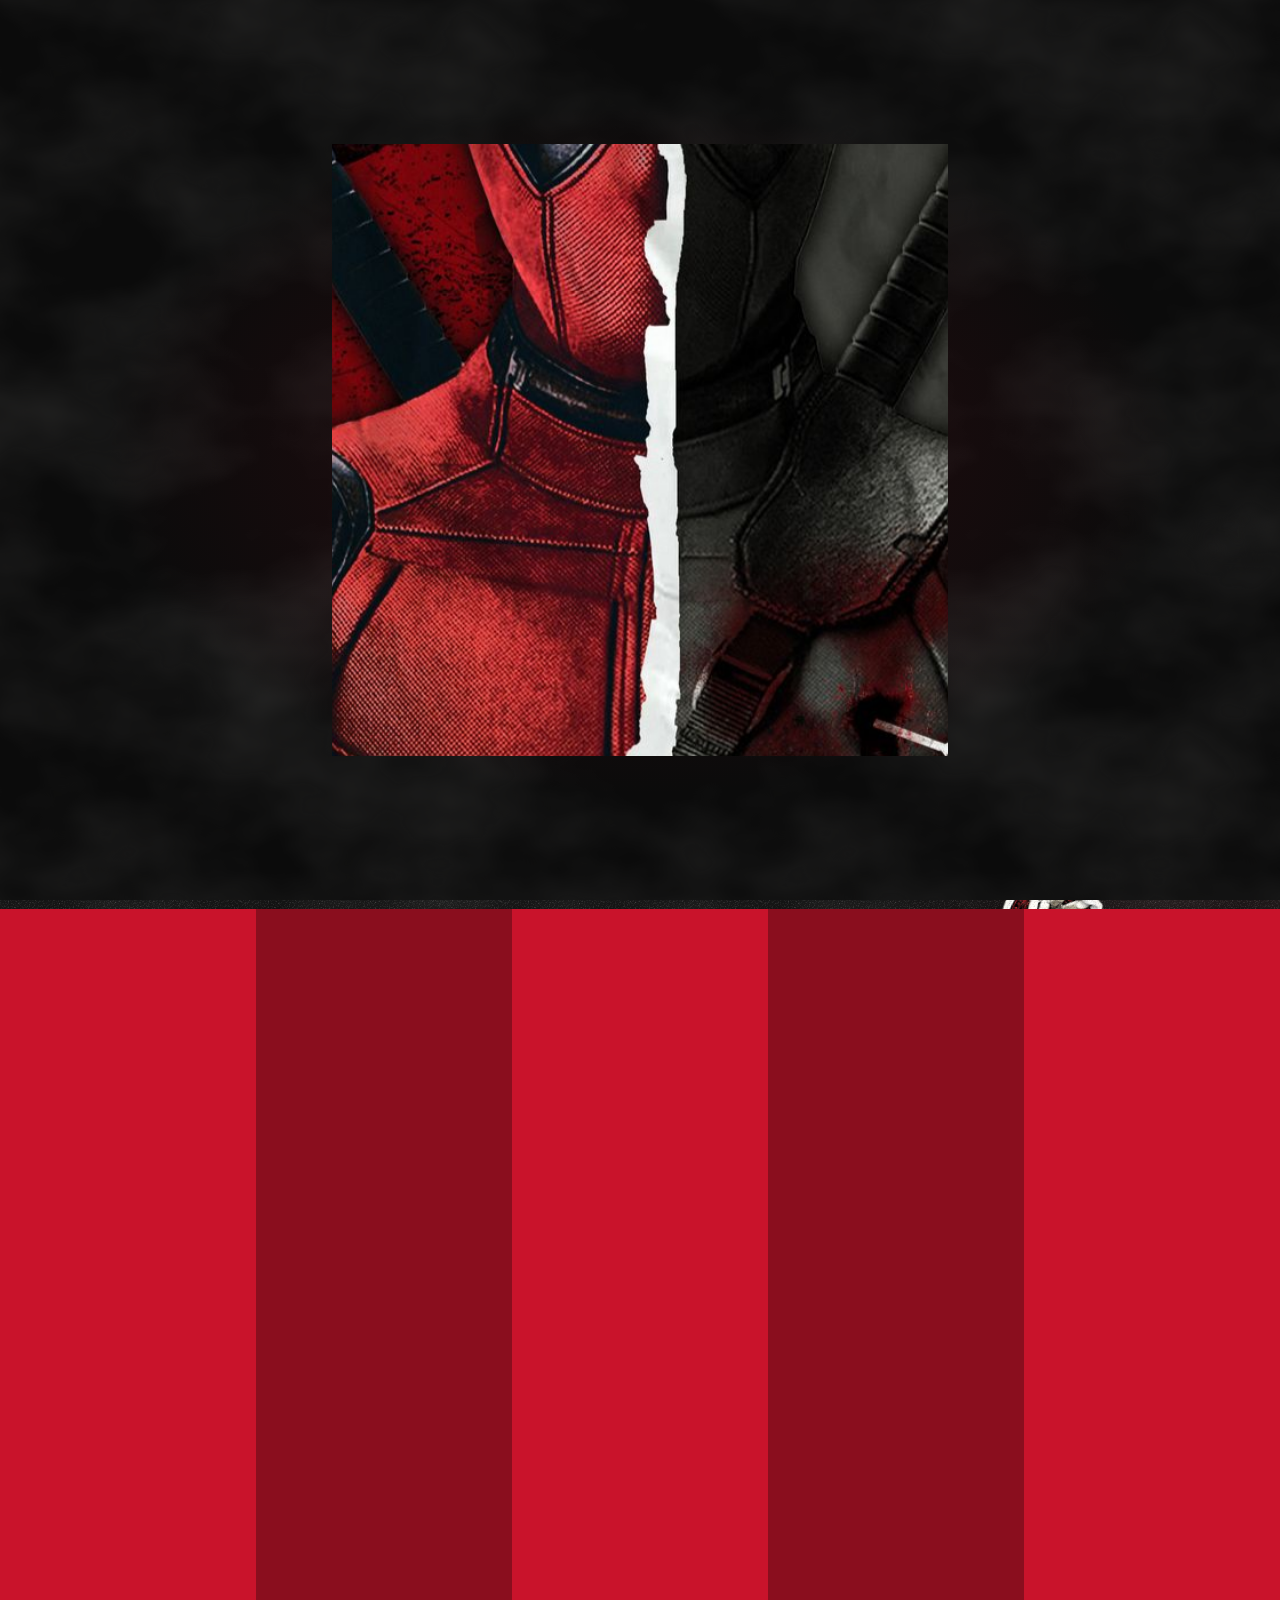
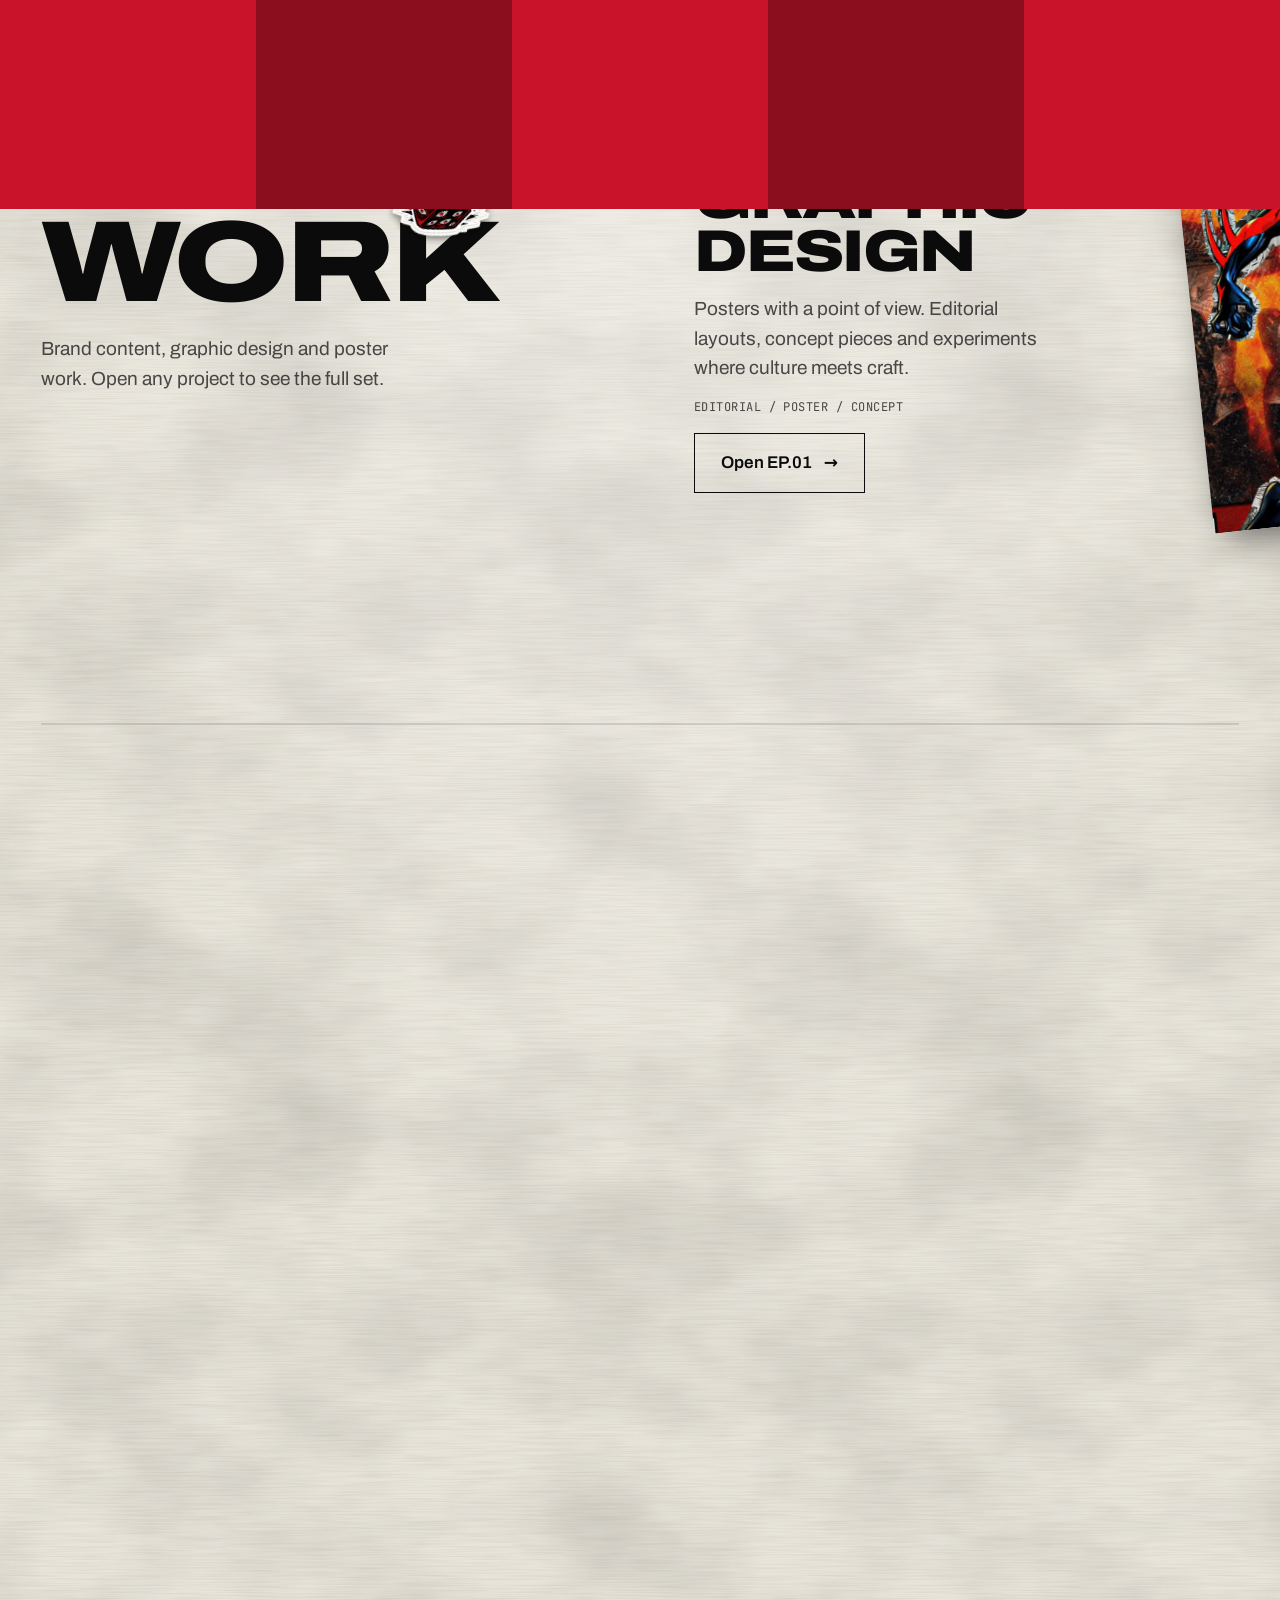
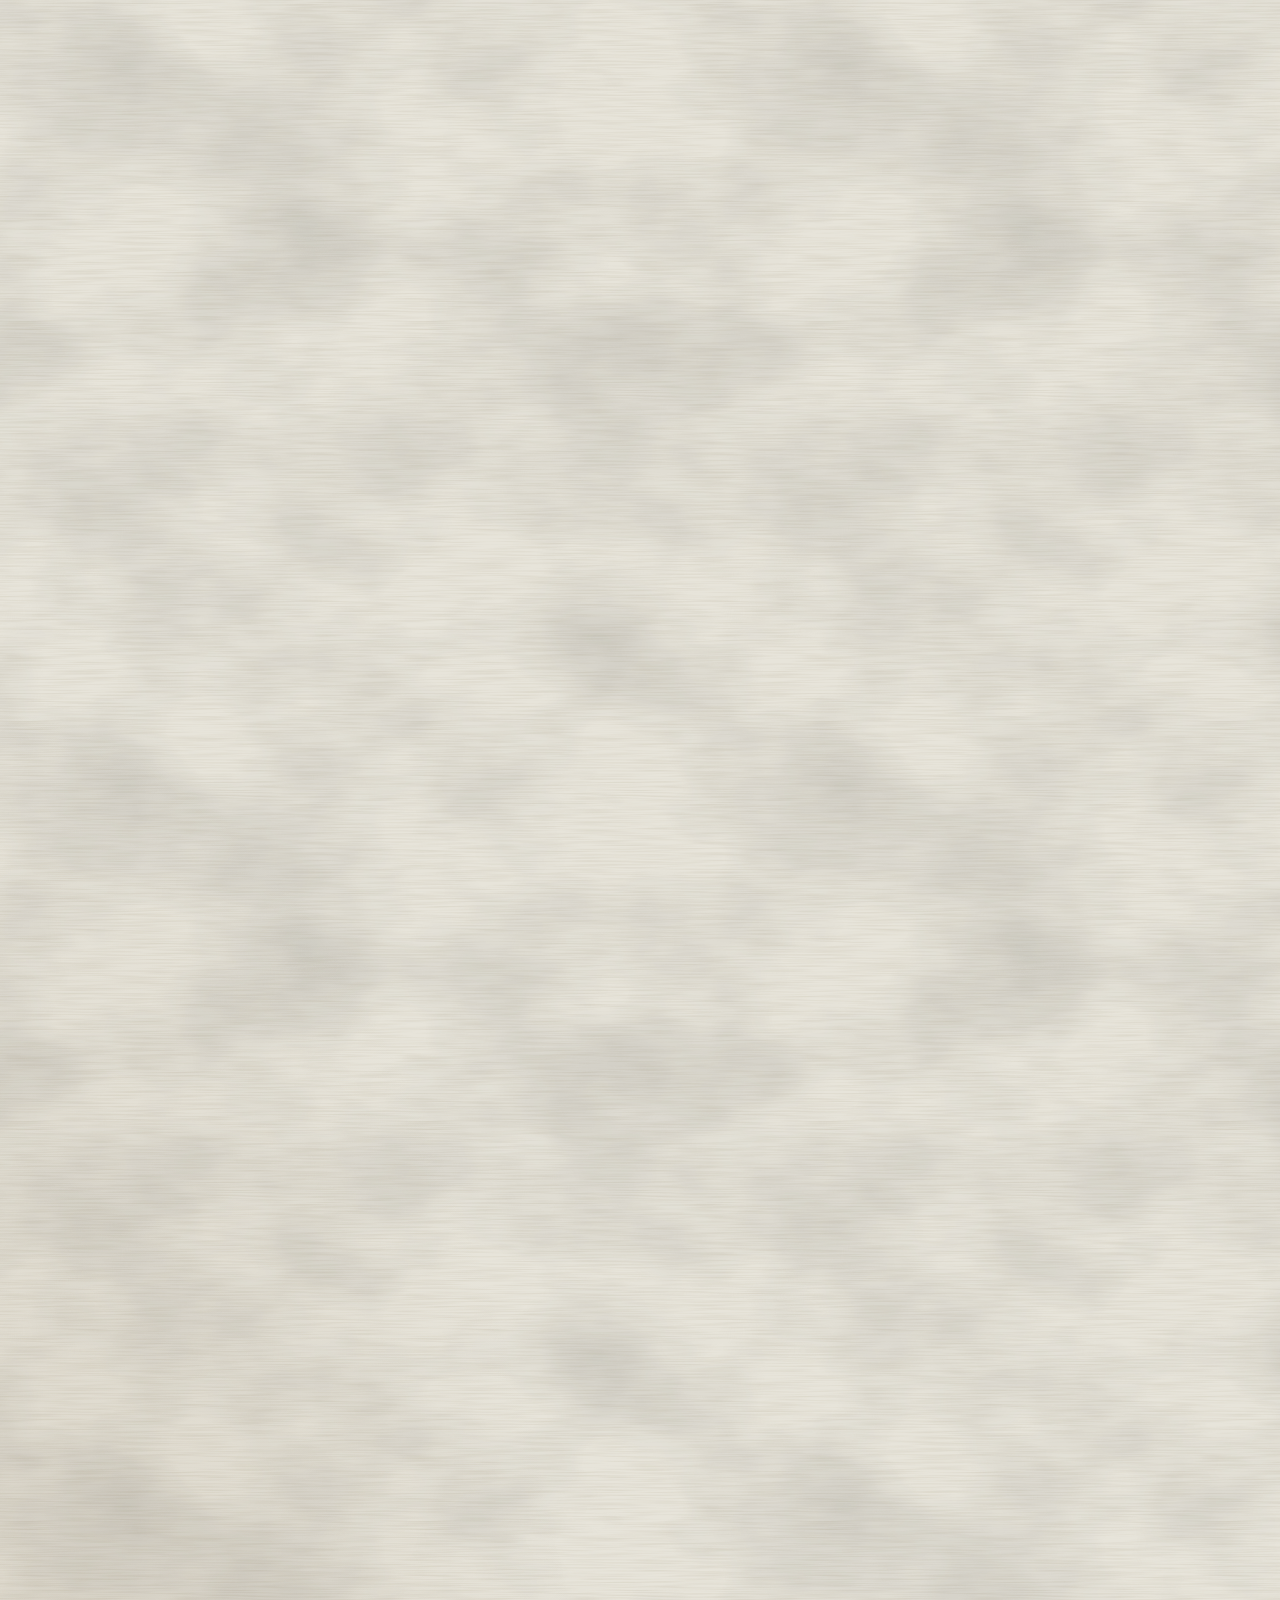
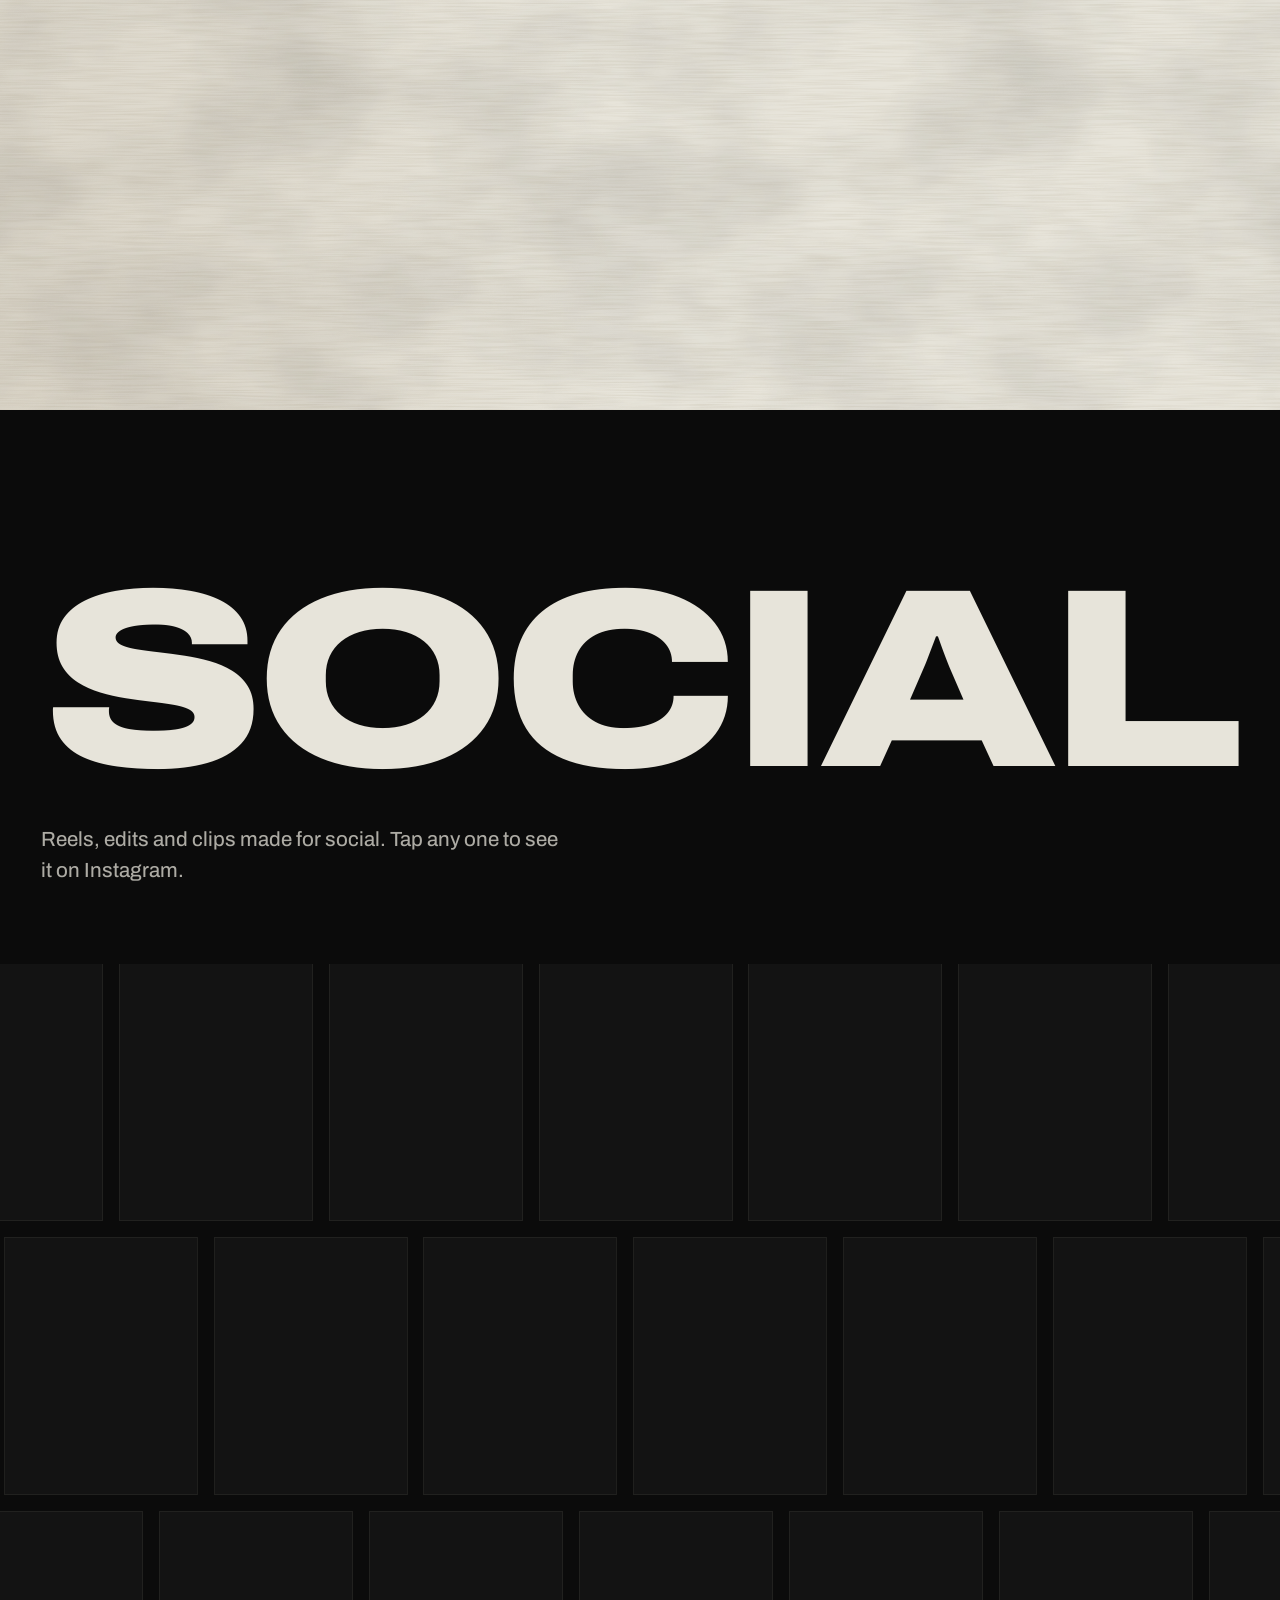
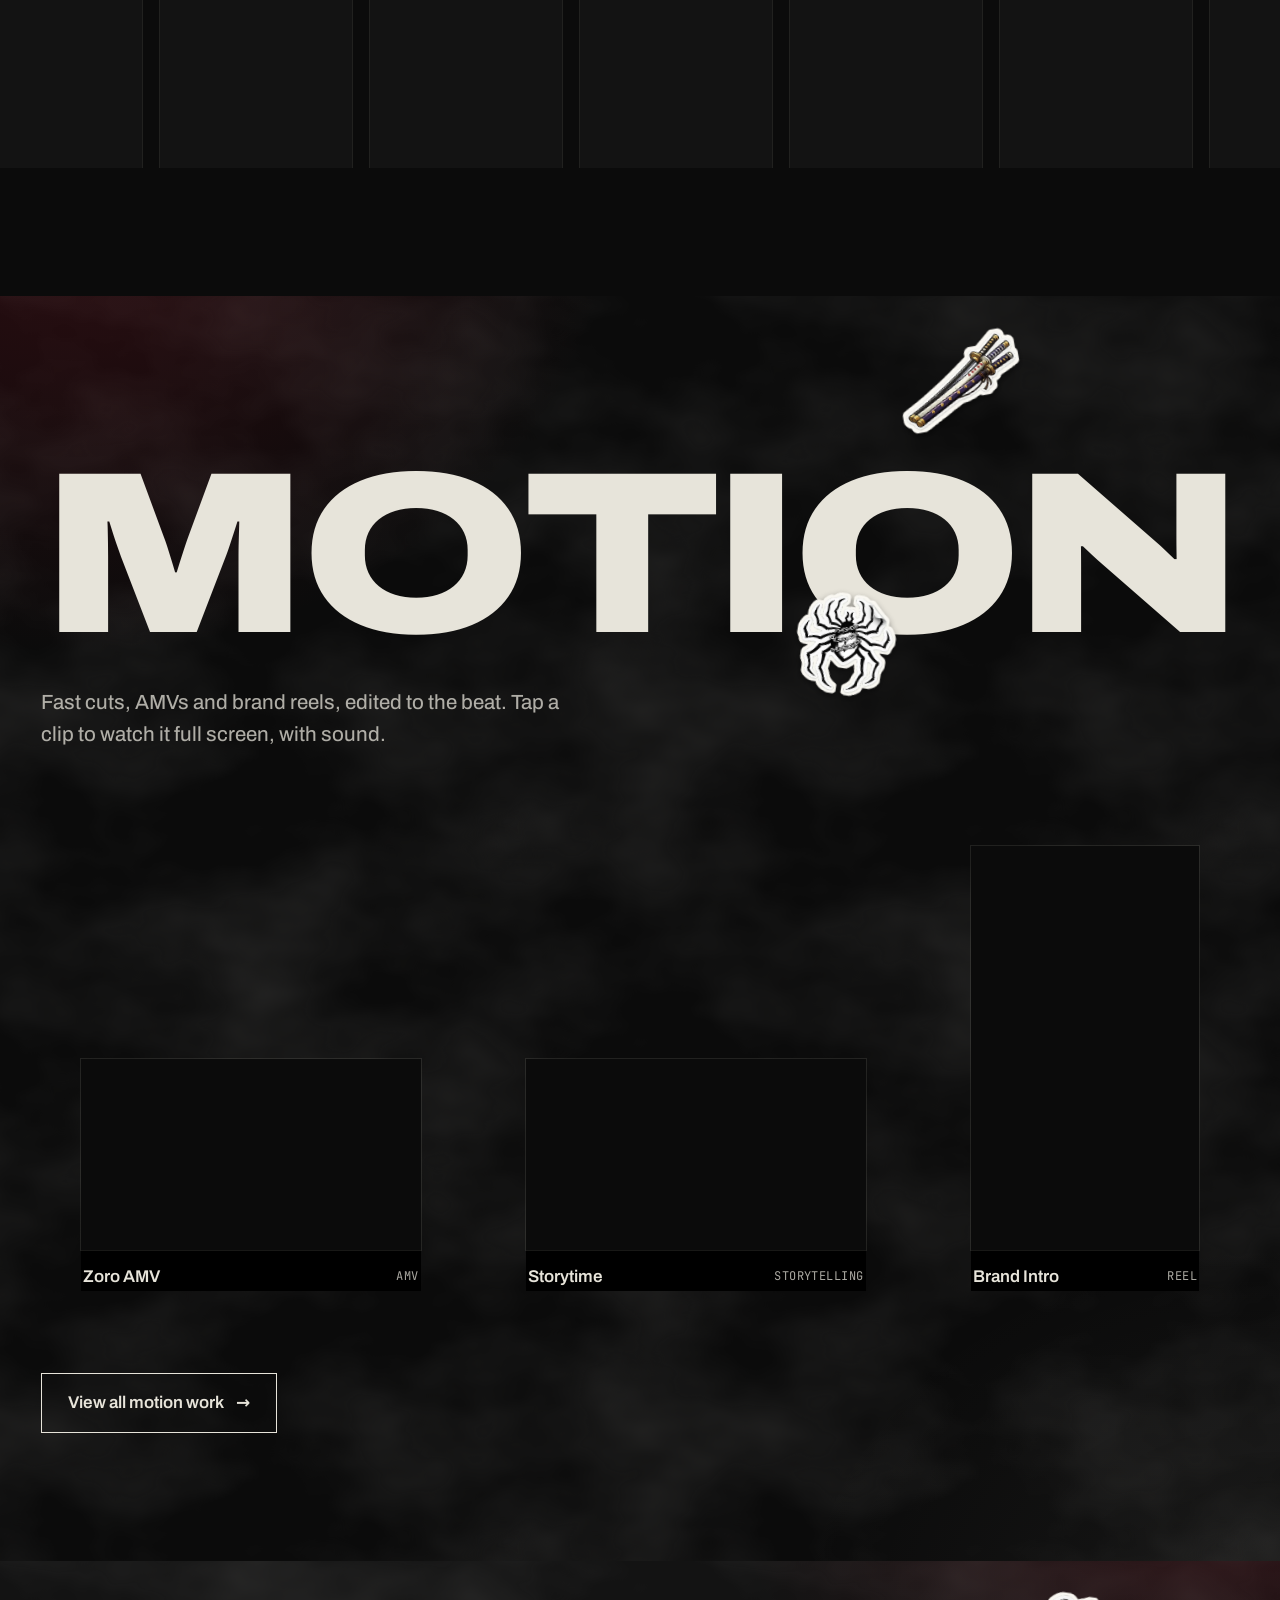
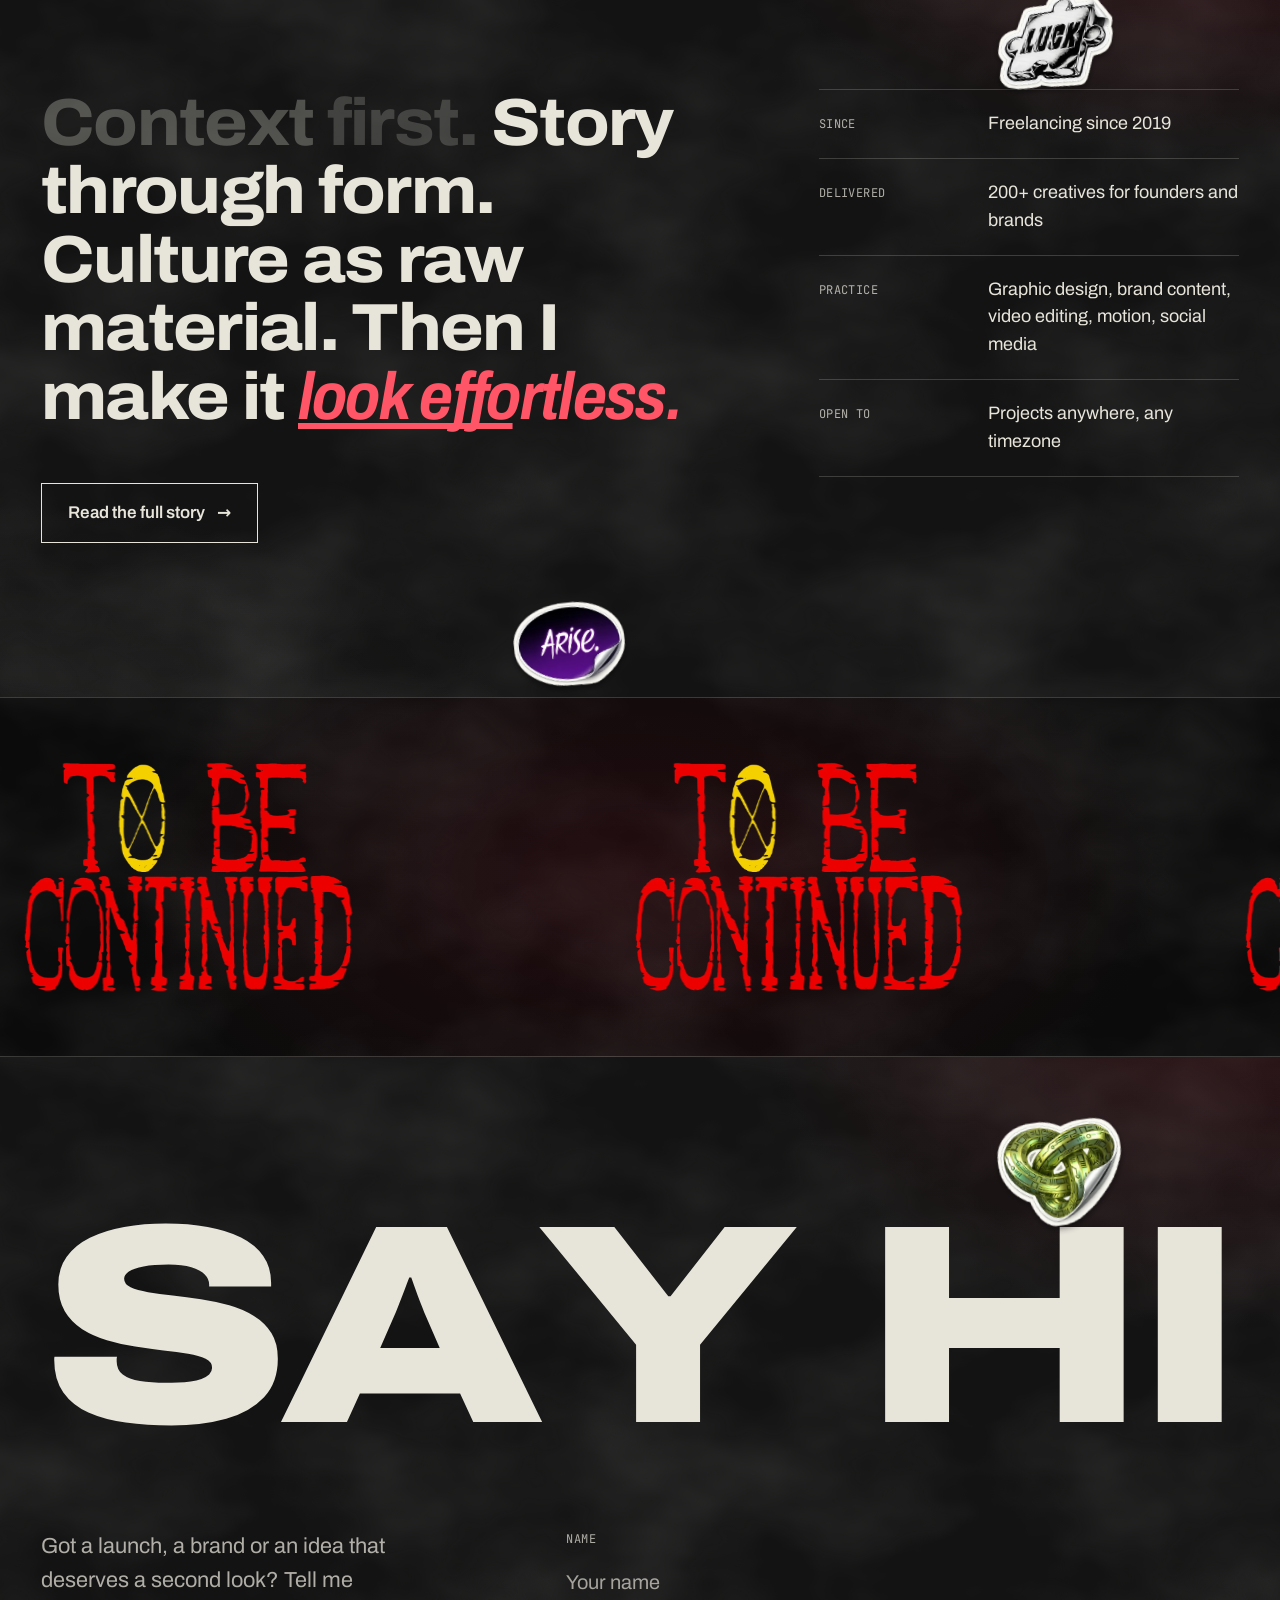
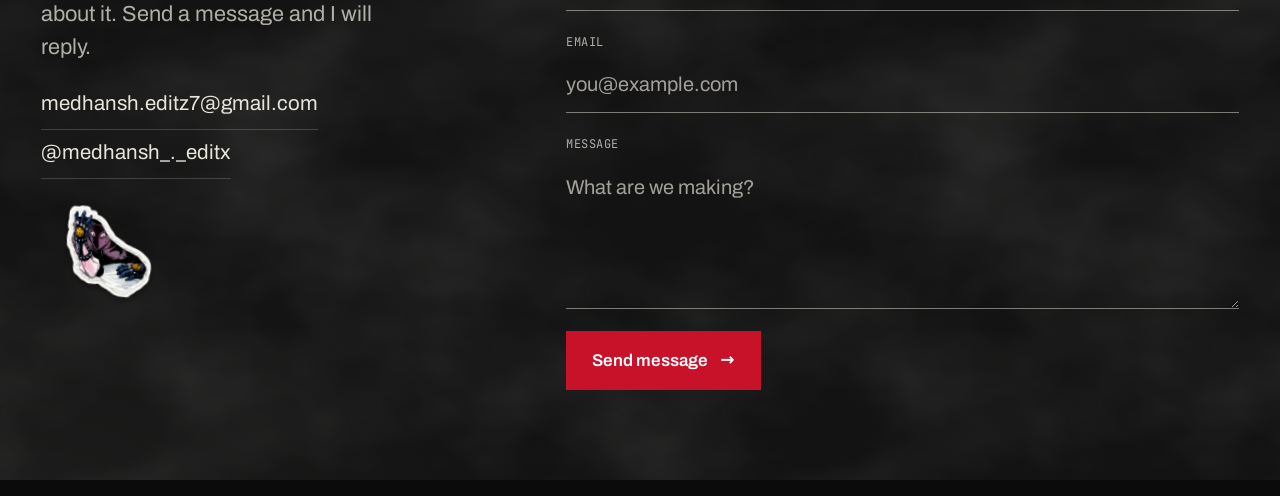
